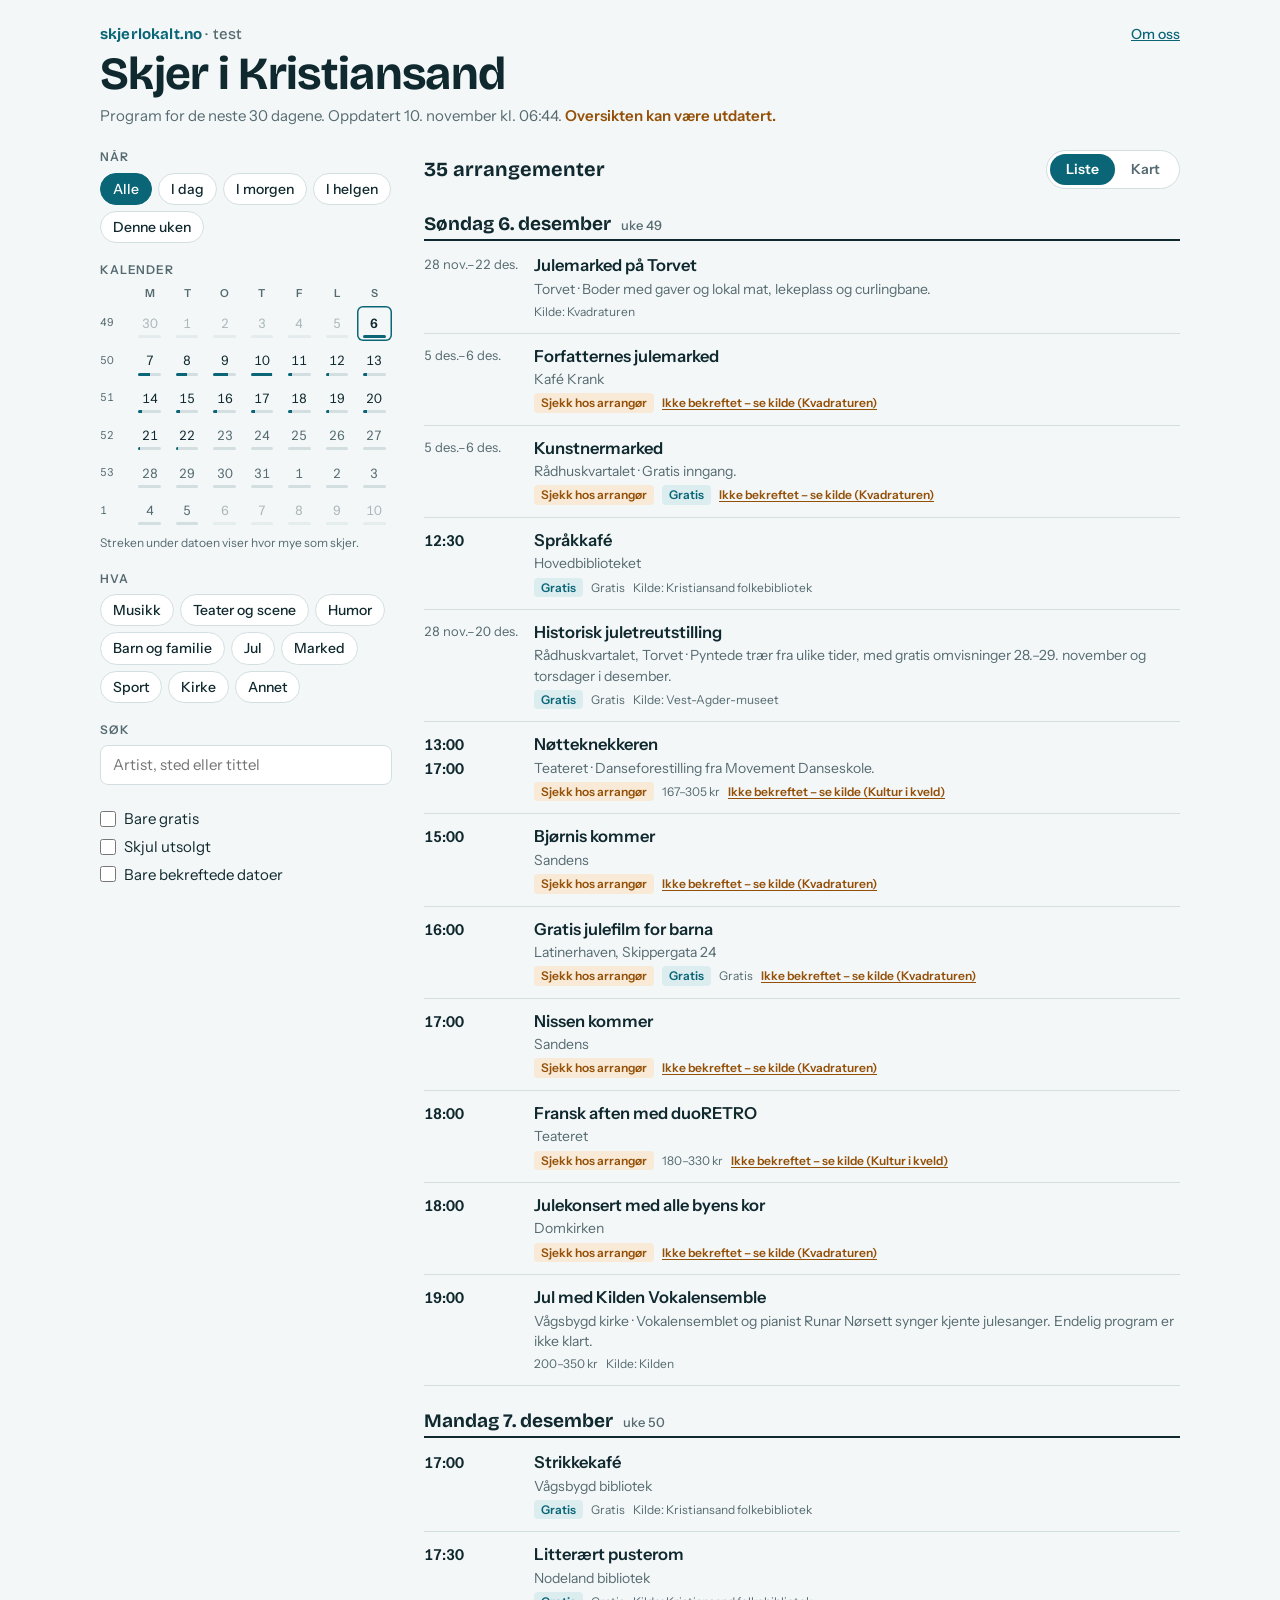
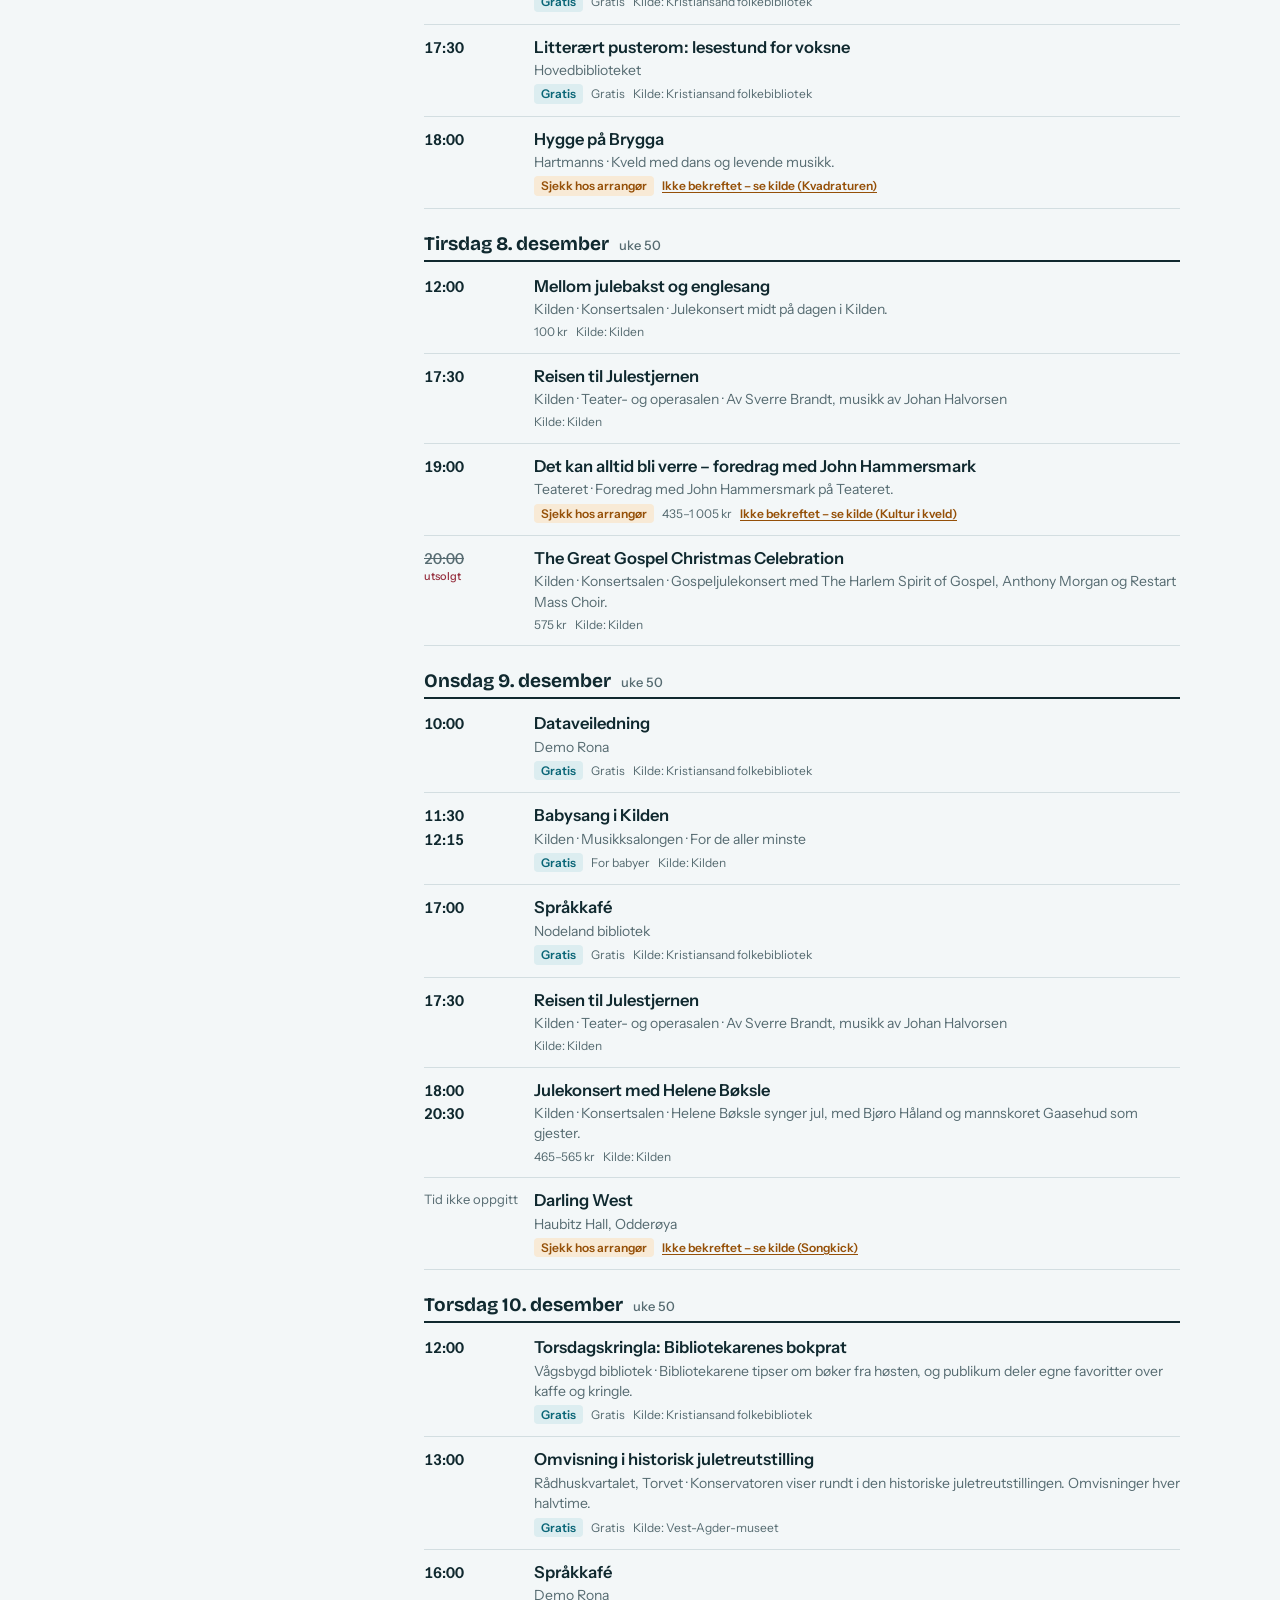
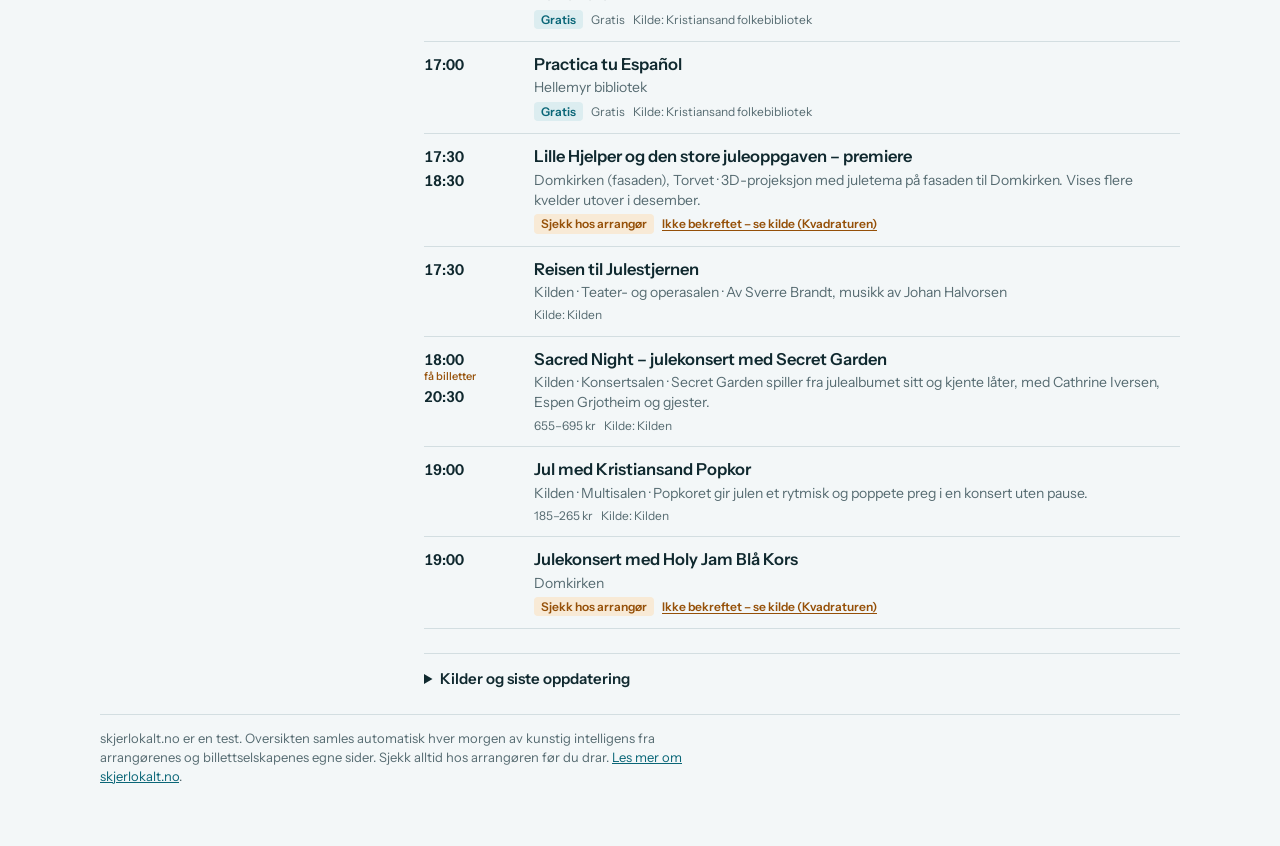
==== kristiansand/index.html @ 2ceead9a "Bedre kart: fargekart, samlede merker, ny popup med veibeskrivelse og stedsfilter Co-Authored-By: Cl" ====
<!doctype html>
<html lang="nb">
<head>
<meta charset="utf-8">
<meta name="viewport" content="width=device-width,initial-scale=1,viewport-fit=cover">
<meta name="robots" content="noindex,nofollow">
<title>Skjer i Kristiansand – skjerlokalt.no</title>
<meta name="description" content="Konserter, scene, sport, marked og aktiviteter for barn og familie i Kristiansand de neste 30 dagene.">
<link rel="preload" href="../assets/fonts/bricolage-grotesque.woff2" as="font" type="font/woff2" crossorigin>
<link rel="stylesheet" href="../assets/leaflet/leaflet.css">
<link rel="stylesheet" href="../assets/leaflet/MarkerCluster.css">
<link rel="stylesheet" href="../assets/style.css">
<link rel="icon" href="../assets/favicon.svg" type="image/svg+xml">
</head>
<body data-by="kristiansand">
<div class="wrap">
  <header>
    <nav class="topnav"><a class="brand" href="../">skjerlokalt.no <span>· test</span></a><a class="about" href="../om/">Om oss</a></nav>
    <h1>Skjer i Kristiansand</h1>
    <p class="stamp" id="stamp">Henter programmet …</p>
  </header>
  <div class="cols">
    <aside aria-label="Filtre">
      <section>
        <h2 class="lbl">Når</h2>
        <div class="chips" id="periods"></div>
        <button type="button" id="more" class="chip" aria-expanded="false" aria-controls="extra">Kalender og filtre</button>
      </section>
      <div id="extra">
        <section>
          <h2 class="lbl">Kalender</h2>
          <div class="cal" id="cal"></div>
          <p class="calnote">Streken under datoen viser hvor mye som skjer.</p>
        </section>
        <section>
          <h2 class="lbl">Hva</h2>
          <div class="chips" id="cats"></div>
        </section>
        <section>
          <label class="lbl" for="q">Søk</label>
          <input id="q" type="search" placeholder="Artist, sted eller tittel" autocomplete="off">
        </section>
        <section>
          <label class="check"><input type="checkbox" id="f-free"> Bare gratis</label>
          <label class="check"><input type="checkbox" id="f-sold"> Skjul utsolgt</label>
          <label class="check"><input type="checkbox" id="f-conf"> Bare bekreftede datoer</label>
        </section>
      </div>
    </aside>
    <main>
      <div class="viewbar">
        <p class="summary" aria-live="polite"><strong id="count"></strong><button id="placechip" class="chip placechip" type="button" hidden aria-label="Fjern stedsfilteret"></button><button id="reset" type="button" hidden>Nullstill filtre</button></p>
        <div class="tabs" role="tablist" aria-label="Visning">
          <button type="button" role="tab" id="v-list" aria-selected="true" aria-controls="list">Liste</button>
          <button type="button" role="tab" id="v-map" aria-selected="false" aria-controls="mapwrap">Kart</button>
        </div>
      </div>
      <div id="list" role="tabpanel" aria-labelledby="v-list" style="display:grid;gap:24px"></div>
      <div id="mapwrap" role="tabpanel" aria-labelledby="v-map" hidden>
        <div id="map" aria-label="Kart over arrangementene"></div>
        <p id="mapnote" class="calnote"></p>
      </div>
      <details id="about" hidden>
        <summary>Kilder og siste oppdatering</summary>
        <p id="report" class="meta" style="margin-top:10px"></p>
        <div class="src"><table><thead><tr><th>Kilde</th><th>Status</th><th>Antall</th><th>Merknad</th></tr></thead><tbody id="srcs"></tbody></table></div>
      </details>
    </main>
  </div>
  <footer>
    <p>skjerlokalt.no er en test. Oversikten samles automatisk hver morgen av kunstig intelligens fra arrangørenes og billettselskapenes egne sider. Sjekk alltid hos arrangøren før du drar. <a href="../om/">Les mer om skjerlokalt.no</a>.</p>
  </footer>
</div>
<script src="../assets/leaflet/leaflet.js"></script>
<script src="../assets/leaflet/leaflet.markercluster.js"></script>
<script src="../assets/app.js"></script>
</body>
</html>
---- assets/leaflet/leaflet.css ----
/* required styles */

.leaflet-pane,
.leaflet-tile,
.leaflet-marker-icon,
.leaflet-marker-shadow,
.leaflet-tile-container,
.leaflet-pane > svg,
.leaflet-pane > canvas,
.leaflet-zoom-box,
.leaflet-image-layer,
.leaflet-layer {
	position: absolute;
	left: 0;
	top: 0;
	}
.leaflet-container {
	overflow: hidden;
	}
.leaflet-tile,
.leaflet-marker-icon,
.leaflet-marker-shadow {
	-webkit-user-select: none;
	   -moz-user-select: none;
	        user-select: none;
	  -webkit-user-drag: none;
	}
/* Prevents IE11 from highlighting tiles in blue */
.leaflet-tile::selection {
	background: transparent;
}
/* Safari renders non-retina tile on retina better with this, but Chrome is worse */
.leaflet-safari .leaflet-tile {
	image-rendering: -webkit-optimize-contrast;
	}
/* hack that prevents hw layers "stretching" when loading new tiles */
.leaflet-safari .leaflet-tile-container {
	width: 1600px;
	height: 1600px;
	-webkit-transform-origin: 0 0;
	}
.leaflet-marker-icon,
.leaflet-marker-shadow {
	display: block;
	}
/* .leaflet-container svg: reset svg max-width decleration shipped in Joomla! (joomla.org) 3.x */
/* .leaflet-container img: map is broken in FF if you have max-width: 100% on tiles */
.leaflet-container .leaflet-overlay-pane svg {
	max-width: none !important;
	max-height: none !important;
	}
.leaflet-container .leaflet-marker-pane img,
.leaflet-container .leaflet-shadow-pane img,
.leaflet-container .leaflet-tile-pane img,
.leaflet-container img.leaflet-image-layer,
.leaflet-container .leaflet-tile {
	max-width: none !important;
	max-height: none !important;
	width: auto;
	padding: 0;
	}

.leaflet-container img.leaflet-tile {
	/* See: https://bugs.chromium.org/p/chromium/issues/detail?id=600120 */
	mix-blend-mode: plus-lighter;
}

.leaflet-container.leaflet-touch-zoom {
	-ms-touch-action: pan-x pan-y;
	touch-action: pan-x pan-y;
	}
.leaflet-container.leaflet-touch-drag {
	-ms-touch-action: pinch-zoom;
	/* Fallback for FF which doesn't support pinch-zoom */
	touch-action: none;
	touch-action: pinch-zoom;
}
.leaflet-container.leaflet-touch-drag.leaflet-touch-zoom {
	-ms-touch-action: none;
	touch-action: none;
}
.leaflet-container {
	-webkit-tap-highlight-color: transparent;
}
.leaflet-container a {
	-webkit-tap-highlight-color: rgba(51, 181, 229, 0.4);
}
.leaflet-tile {
	filter: inherit;
	visibility: hidden;
	}
.leaflet-tile-loaded {
	visibility: inherit;
	}
.leaflet-zoom-box {
	width: 0;
	height: 0;
	-moz-box-sizing: border-box;
	     box-sizing: border-box;
	z-index: 800;
	}
/* workaround for https://bugzilla.mozilla.org/show_bug.cgi?id=888319 */
.leaflet-overlay-pane svg {
	-moz-user-select: none;
	}

.leaflet-pane         { z-index: 400; }

.leaflet-tile-pane    { z-index: 200; }
.leaflet-overlay-pane { z-index: 400; }
.leaflet-shadow-pane  { z-index: 500; }
.leaflet-marker-pane  { z-index: 600; }
.leaflet-tooltip-pane   { z-index: 650; }
.leaflet-popup-pane   { z-index: 700; }

.leaflet-map-pane canvas { z-index: 100; }
.leaflet-map-pane svg    { z-index: 200; }

.leaflet-vml-shape {
	width: 1px;
	height: 1px;
	}
.lvml {
	behavior: url(#default#VML);
	display: inline-block;
	position: absolute;
	}


/* control positioning */

.leaflet-control {
	position: relative;
	z-index: 800;
	pointer-events: visiblePainted; /* IE 9-10 doesn't have auto */
	pointer-events: auto;
	}
.leaflet-top,
.leaflet-bottom {
	position: absolute;
	z-index: 1000;
	pointer-events: none;
	}
.leaflet-top {
	top: 0;
	}
.leaflet-right {
	right: 0;
	}
.leaflet-bottom {
	bottom: 0;
	}
.leaflet-left {
	left: 0;
	}
.leaflet-control {
	float: left;
	clear: both;
	}
.leaflet-right .leaflet-control {
	float: right;
	}
.leaflet-top .leaflet-control {
	margin-top: 10px;
	}
.leaflet-bottom .leaflet-control {
	margin-bottom: 10px;
	}
.leaflet-left .leaflet-control {
	margin-left: 10px;
	}
.leaflet-right .leaflet-control {
	margin-right: 10px;
	}


/* zoom and fade animations */

.leaflet-fade-anim .leaflet-popup {
	opacity: 0;
	-webkit-transition: opacity 0.2s linear;
	   -moz-transition: opacity 0.2s linear;
	        transition: opacity 0.2s linear;
	}
.leaflet-fade-anim .leaflet-map-pane .leaflet-popup {
	opacity: 1;
	}
.leaflet-zoom-animated {
	-webkit-transform-origin: 0 0;
	    -ms-transform-origin: 0 0;
	        transform-origin: 0 0;
	}
svg.leaflet-zoom-animated {
	will-change: transform;
}

.leaflet-zoom-anim .leaflet-zoom-animated {
	-webkit-transition: -webkit-transform 0.25s cubic-bezier(0,0,0.25,1);
	   -moz-transition:    -moz-transform 0.25s cubic-bezier(0,0,0.25,1);
	        transition:         transform 0.25s cubic-bezier(0,0,0.25,1);
	}
.leaflet-zoom-anim .leaflet-tile,
.leaflet-pan-anim .leaflet-tile {
	-webkit-transition: none;
	   -moz-transition: none;
	        transition: none;
	}

.leaflet-zoom-anim .leaflet-zoom-hide {
	visibility: hidden;
	}


/* cursors */

.leaflet-interactive {
	cursor: pointer;
	}
.leaflet-grab {
	cursor: -webkit-grab;
	cursor:    -moz-grab;
	cursor:         grab;
	}
.leaflet-crosshair,
.leaflet-crosshair .leaflet-interactive {
	cursor: crosshair;
	}
.leaflet-popup-pane,
.leaflet-control {
	cursor: auto;
	}
.leaflet-dragging .leaflet-grab,
.leaflet-dragging .leaflet-grab .leaflet-interactive,
.leaflet-dragging .leaflet-marker-draggable {
	cursor: move;
	cursor: -webkit-grabbing;
	cursor:    -moz-grabbing;
	cursor:         grabbing;
	}

/* marker & overlays interactivity */
.leaflet-marker-icon,
.leaflet-marker-shadow,
.leaflet-image-layer,
.leaflet-pane > svg path,
.leaflet-tile-container {
	pointer-events: none;
	}

.leaflet-marker-icon.leaflet-interactive,
.leaflet-image-layer.leaflet-interactive,
.leaflet-pane > svg path.leaflet-interactive,
svg.leaflet-image-layer.leaflet-interactive path {
	pointer-events: visiblePainted; /* IE 9-10 doesn't have auto */
	pointer-events: auto;
	}

/* visual tweaks */

.leaflet-container {
	background: #ddd;
	outline-offset: 1px;
	}
.leaflet-container a {
	color: #0078A8;
	}
.leaflet-zoom-box {
	border: 2px dotted #38f;
	background: rgba(255,255,255,0.5);
	}


/* general typography */
.leaflet-container {
	font-family: "Helvetica Neue", Arial, Helvetica, sans-serif;
	font-size: 12px;
	font-size: 0.75rem;
	line-height: 1.5;
	}


/* general toolbar styles */

.leaflet-bar {
	box-shadow: 0 1px 5px rgba(0,0,0,0.65);
	border-radius: 4px;
	}
.leaflet-bar a {
	background-color: #fff;
	border-bottom: 1px solid #ccc;
	width: 26px;
	height: 26px;
	line-height: 26px;
	display: block;
	text-align: center;
	text-decoration: none;
	color: black;
	}
.leaflet-bar a,
.leaflet-control-layers-toggle {
	background-position: 50% 50%;
	background-repeat: no-repeat;
	display: block;
	}
.leaflet-bar a:hover,
.leaflet-bar a:focus {
	background-color: #f4f4f4;
	}
.leaflet-bar a:first-child {
	border-top-left-radius: 4px;
	border-top-right-radius: 4px;
	}
.leaflet-bar a:last-child {
	border-bottom-left-radius: 4px;
	border-bottom-right-radius: 4px;
	border-bottom: none;
	}
.leaflet-bar a.leaflet-disabled {
	cursor: default;
	background-color: #f4f4f4;
	color: #bbb;
	}

.leaflet-touch .leaflet-bar a {
	width: 30px;
	height: 30px;
	line-height: 30px;
	}
.leaflet-touch .leaflet-bar a:first-child {
	border-top-left-radius: 2px;
	border-top-right-radius: 2px;
	}
.leaflet-touch .leaflet-bar a:last-child {
	border-bottom-left-radius: 2px;
	border-bottom-right-radius: 2px;
	}

/* zoom control */

.leaflet-control-zoom-in,
.leaflet-control-zoom-out {
	font: bold 18px 'Lucida Console', Monaco, monospace;
	text-indent: 1px;
	}

.leaflet-touch .leaflet-control-zoom-in, .leaflet-touch .leaflet-control-zoom-out  {
	font-size: 22px;
	}


/* layers control */

.leaflet-control-layers {
	box-shadow: 0 1px 5px rgba(0,0,0,0.4);
	background: #fff;
	border-radius: 5px;
	}
.leaflet-control-layers-toggle {
	background-image: url(images/layers.png);
	width: 36px;
	height: 36px;
	}
.leaflet-retina .leaflet-control-layers-toggle {
	background-image: url(images/layers-2x.png);
	background-size: 26px 26px;
	}
.leaflet-touch .leaflet-control-layers-toggle {
	width: 44px;
	height: 44px;
	}
.leaflet-control-layers .leaflet-control-layers-list,
.leaflet-control-layers-expanded .leaflet-control-layers-toggle {
	display: none;
	}
.leaflet-control-layers-expanded .leaflet-control-layers-list {
	display: block;
	position: relative;
	}
.leaflet-control-layers-expanded {
	padding: 6px 10px 6px 6px;
	color: #333;
	background: #fff;
	}
.leaflet-control-layers-scrollbar {
	overflow-y: scroll;
	overflow-x: hidden;
	padding-right: 5px;
	}
.leaflet-control-layers-selector {
	margin-top: 2px;
	position: relative;
	top: 1px;
	}
.leaflet-control-layers label {
	display: block;
	font-size: 13px;
	font-size: 1.08333em;
	}
.leaflet-control-layers-separator {
	height: 0;
	border-top: 1px solid #ddd;
	margin: 5px -10px 5px -6px;
	}

/* Default icon URLs */
.leaflet-default-icon-path { /* used only in path-guessing heuristic, see L.Icon.Default */
	background-image: url(images/marker-icon.png);
	}


/* attribution and scale controls */

.leaflet-container .leaflet-control-attribution {
	background: #fff;
	background: rgba(255, 255, 255, 0.8);
	margin: 0;
	}
.leaflet-control-attribution,
.leaflet-control-scale-line {
	padding: 0 5px;
	color: #333;
	line-height: 1.4;
	}
.leaflet-control-attribution a {
	text-decoration: none;
	}
.leaflet-control-attribution a:hover,
.leaflet-control-attribution a:focus {
	text-decoration: underline;
	}
.leaflet-attribution-flag {
	display: inline !important;
	vertical-align: baseline !important;
	width: 1em;
	height: 0.6669em;
	}
.leaflet-left .leaflet-control-scale {
	margin-left: 5px;
	}
.leaflet-bottom .leaflet-control-scale {
	margin-bottom: 5px;
	}
.leaflet-control-scale-line {
	border: 2px solid #777;
	border-top: none;
	line-height: 1.1;
	padding: 2px 5px 1px;
	white-space: nowrap;
	-moz-box-sizing: border-box;
	     box-sizing: border-box;
	background: rgba(255, 255, 255, 0.8);
	text-shadow: 1px 1px #fff;
	}
.leaflet-control-scale-line:not(:first-child) {
	border-top: 2px solid #777;
	border-bottom: none;
	margin-top: -2px;
	}
.leaflet-control-scale-line:not(:first-child):not(:last-child) {
	border-bottom: 2px solid #777;
	}

.leaflet-touch .leaflet-control-attribution,
.leaflet-touch .leaflet-control-layers,
.leaflet-touch .leaflet-bar {
	box-shadow: none;
	}
.leaflet-touch .leaflet-control-layers,
.leaflet-touch .leaflet-bar {
	border: 2px solid rgba(0,0,0,0.2);
	background-clip: padding-box;
	}


/* popup */

.leaflet-popup {
	position: absolute;
	text-align: center;
	margin-bottom: 20px;
	}
.leaflet-popup-content-wrapper {
	padding: 1px;
	text-align: left;
	border-radius: 12px;
	}
.leaflet-popup-content {
	margin: 13px 24px 13px 20px;
	line-height: 1.3;
	font-size: 13px;
	font-size: 1.08333em;
	min-height: 1px;
	}
.leaflet-popup-content p {
	margin: 17px 0;
	margin: 1.3em 0;
	}
.leaflet-popup-tip-container {
	width: 40px;
	height: 20px;
	position: absolute;
	left: 50%;
	margin-top: -1px;
	margin-left: -20px;
	overflow: hidden;
	pointer-events: none;
	}
.leaflet-popup-tip {
	width: 17px;
	height: 17px;
	padding: 1px;

	margin: -10px auto 0;
	pointer-events: auto;

	-webkit-transform: rotate(45deg);
	   -moz-transform: rotate(45deg);
	    -ms-transform: rotate(45deg);
	        transform: rotate(45deg);
	}
.leaflet-popup-content-wrapper,
.leaflet-popup-tip {
	background: white;
	color: #333;
	box-shadow: 0 3px 14px rgba(0,0,0,0.4);
	}
.leaflet-container a.leaflet-popup-close-button {
	position: absolute;
	top: 0;
	right: 0;
	border: none;
	text-align: center;
	width: 24px;
	height: 24px;
	font: 16px/24px Tahoma, Verdana, sans-serif;
	color: #757575;
	text-decoration: none;
	background: transparent;
	}
.leaflet-container a.leaflet-popup-close-button:hover,
.leaflet-container a.leaflet-popup-close-button:focus {
	color: #585858;
	}
.leaflet-popup-scrolled {
	overflow: auto;
	}

.leaflet-oldie .leaflet-popup-content-wrapper {
	-ms-zoom: 1;
	}
.leaflet-oldie .leaflet-popup-tip {
	width: 24px;
	margin: 0 auto;

	-ms-filter: "progid:DXImageTransform.Microsoft.Matrix(M11=0.70710678, M12=0.70710678, M21=-0.70710678, M22=0.70710678)";
	filter: progid:DXImageTransform.Microsoft.Matrix(M11=0.70710678, M12=0.70710678, M21=-0.70710678, M22=0.70710678);
	}

.leaflet-oldie .leaflet-control-zoom,
.leaflet-oldie .leaflet-control-layers,
.leaflet-oldie .leaflet-popup-content-wrapper,
.leaflet-oldie .leaflet-popup-tip {
	border: 1px solid #999;
	}


/* div icon */

.leaflet-div-icon {
	background: #fff;
	border: 1px solid #666;
	}


/* Tooltip */
/* Base styles for the element that has a tooltip */
.leaflet-tooltip {
	position: absolute;
	padding: 6px;
	background-color: #fff;
	border: 1px solid #fff;
	border-radius: 3px;
	color: #222;
	white-space: nowrap;
	-webkit-user-select: none;
	-moz-user-select: none;
	-ms-user-select: none;
	user-select: none;
	pointer-events: none;
	box-shadow: 0 1px 3px rgba(0,0,0,0.4);
	}
.leaflet-tooltip.leaflet-interactive {
	cursor: pointer;
	pointer-events: auto;
	}
.leaflet-tooltip-top:before,
.leaflet-tooltip-bottom:before,
.leaflet-tooltip-left:before,
.leaflet-tooltip-right:before {
	position: absolute;
	pointer-events: none;
	border: 6px solid transparent;
	background: transparent;
	content: "";
	}

/* Directions */

.leaflet-tooltip-bottom {
	margin-top: 6px;
}
.leaflet-tooltip-top {
	margin-top: -6px;
}
.leaflet-tooltip-bottom:before,
.leaflet-tooltip-top:before {
	left: 50%;
	margin-left: -6px;
	}
.leaflet-tooltip-top:before {
	bottom: 0;
	margin-bottom: -12px;
	border-top-color: #fff;
	}
.leaflet-tooltip-bottom:before {
	top: 0;
	margin-top: -12px;
	margin-left: -6px;
	border-bottom-color: #fff;
	}
.leaflet-tooltip-left {
	margin-left: -6px;
}
.leaflet-tooltip-right {
	margin-left: 6px;
}
.leaflet-tooltip-left:before,
.leaflet-tooltip-right:before {
	top: 50%;
	margin-top: -6px;
	}
.leaflet-tooltip-left:before {
	right: 0;
	margin-right: -12px;
	border-left-color: #fff;
	}
.leaflet-tooltip-right:before {
	left: 0;
	margin-left: -12px;
	border-right-color: #fff;
	}

/* Printing */

@media print {
	/* Prevent printers from removing background-images of controls. */
	.leaflet-control {
		-webkit-print-color-adjust: exact;
		print-color-adjust: exact;
		}
	}
---- assets/leaflet/MarkerCluster.css ----
.leaflet-cluster-anim .leaflet-marker-icon, .leaflet-cluster-anim .leaflet-marker-shadow {
	-webkit-transition: -webkit-transform 0.3s ease-out, opacity 0.3s ease-in;
	-moz-transition: -moz-transform 0.3s ease-out, opacity 0.3s ease-in;
	-o-transition: -o-transform 0.3s ease-out, opacity 0.3s ease-in;
	transition: transform 0.3s ease-out, opacity 0.3s ease-in;
}

.leaflet-cluster-spider-leg {
	/* stroke-dashoffset (duration and function) should match with leaflet-marker-icon transform in order to track it exactly */
	-webkit-transition: -webkit-stroke-dashoffset 0.3s ease-out, -webkit-stroke-opacity 0.3s ease-in;
	-moz-transition: -moz-stroke-dashoffset 0.3s ease-out, -moz-stroke-opacity 0.3s ease-in;
	-o-transition: -o-stroke-dashoffset 0.3s ease-out, -o-stroke-opacity 0.3s ease-in;
	transition: stroke-dashoffset 0.3s ease-out, stroke-opacity 0.3s ease-in;
}
---- assets/style.css ----
/* skjerlokalt.no – felles stil for alle byer.
   Layout: en månedskalender med ukenummer står fast til venstre og styrer programlisten til høyre.
   Skrifter ligger på egen server (ingen kall til Google), lisens: SIL OFL 1.1, se fonts/. */
@font-face{font-family:"Bricolage Grotesque";font-style:normal;font-display:swap;font-weight:200 800;
  src:url(fonts/bricolage-grotesque.woff2) format("woff2-variations"),url(fonts/bricolage-grotesque.woff2) format("woff2")}
@font-face{font-family:"Instrument Sans";font-style:normal;font-display:swap;font-weight:400;src:url(fonts/instrument-sans-400.woff2) format("woff2")}
@font-face{font-family:"Instrument Sans";font-style:normal;font-display:swap;font-weight:500;src:url(fonts/instrument-sans-500.woff2) format("woff2")}
@font-face{font-family:"Instrument Sans";font-style:normal;font-display:swap;font-weight:600;src:url(fonts/instrument-sans-600.woff2) format("woff2")}

:root{
  --bg:#f3f7f8;--panel:#ffffff;--ink:#10292f;--muted:#566b71;--line:#d3dee1;
  --sea:#0a6677;--sea-soft:#dcedf0;--on-sea:#ffffff;
  --warn:#955008;--warn-soft:#f8ead6;--sold:#96303f;
  --display:"Bricolage Grotesque","Trebuchet MS",system-ui,sans-serif;
  --body:"Instrument Sans","Segoe UI",system-ui,sans-serif;
  color-scheme:light;
}
@media (prefers-color-scheme:dark){:root{
  --bg:#0d1a1e;--panel:#14252a;--ink:#e5eff1;--muted:#9db2b8;--line:#2a3f45;
  --sea:#62c6d6;--sea-soft:#17363e;--on-sea:#06242b;
  --warn:#efb56b;--warn-soft:#3a2a14;--sold:#f0919e;color-scheme:dark}}
*{box-sizing:border-box}
[hidden]{display:none!important}
img{max-width:100%}
body{margin:0;background:var(--bg);color:var(--ink);font:400 15px/1.45 var(--body);
  padding-left:max(16px,env(safe-area-inset-left,0px));padding-right:max(16px,env(safe-area-inset-right,0px));
  padding-block:calc(24px + env(safe-area-inset-top,0px)) calc(56px + env(safe-area-inset-bottom,0px))}
a{color:var(--sea)}
.wrap{max-width:1080px;margin-inline:auto;display:grid;gap:24px}
.brand{font:700 15px/1 var(--display);letter-spacing:.01em;color:var(--sea);text-decoration:none;justify-self:start}
.brand span{color:var(--muted);font-weight:500}
header{display:grid;gap:6px}
h1{font:700 clamp(30px,5vw,46px)/1.05 var(--display);margin:0;letter-spacing:-.015em;text-wrap:balance}
.stamp{color:var(--muted);margin:0}
.stale{color:var(--warn);font-weight:600}
.cols{display:grid;grid-template-columns:292px minmax(0,1fr);gap:32px;align-items:start}
aside{display:grid;gap:20px;position:sticky;top:calc(env(safe-area-inset-top,0px) + 12px);max-height:calc(100vh - 24px);overflow:auto}
.lbl{display:block;font:600 12px/1.2 var(--body);letter-spacing:.07em;text-transform:uppercase;color:var(--muted);margin:0 0 8px}
.chips{display:flex;flex-wrap:wrap;gap:6px}
button{font:inherit;color:inherit;cursor:pointer}
.chip{background:var(--panel);border:1px solid var(--line);border-radius:999px;padding:5px 12px;font-weight:500;font-size:14px}
.chip[aria-pressed="true"]{background:var(--sea);border-color:var(--sea);color:var(--on-sea)}
:focus-visible{outline:2px solid var(--sea);outline-offset:2px}
#q{width:100%;font:inherit;color:inherit;background:var(--panel);border:1px solid var(--line);border-radius:8px;padding:8px 12px}
#extra{display:grid;gap:20px}
#more{display:none;margin-top:6px;background:none;border-color:var(--sea);color:var(--sea)}
.check{display:flex;gap:8px;align-items:center;padding-block:3px}
.check input{accent-color:var(--sea);width:16px;height:16px;margin:0}
/* Kalender */
.cal{display:grid;grid-template-columns:30px repeat(7,minmax(0,1fr));gap:2px;font-variant-numeric:tabular-nums}
.cal .hd{font-size:11px;color:var(--muted);text-align:center;font-weight:600;padding-bottom:2px}
.cal .wk{font-size:11px;color:var(--muted);align-self:center}
.day{position:relative;aspect-ratio:1;max-width:100%;border:0;border-radius:6px;background:transparent;padding:0;font-size:13px;display:grid;place-items:center}
.day[data-n="0"]{color:var(--muted)}
.day:disabled{cursor:default;opacity:.45}
.day:not(:disabled):hover{background:var(--sea-soft)}
.day .bar{position:absolute;left:18%;right:18%;bottom:3px;height:3px;border-radius:2px;background:var(--line);overflow:hidden}
.day .bar i{display:block;height:100%;background:var(--sea)}
.day.today{box-shadow:inset 0 0 0 1.5px var(--sea);font-weight:700}
.day[aria-pressed="true"]{background:var(--sea);color:var(--on-sea)}
.day[aria-pressed="true"] .bar{background:transparent}
.day[aria-pressed="true"] .bar i{background:var(--on-sea)}
.calnote{font-size:12px;color:var(--muted);margin:6px 0 0}
/* Program */
main{min-width:0;display:grid;gap:24px}
.summary{display:flex;flex-wrap:wrap;gap:8px 16px;justify-content:space-between;align-items:baseline;margin:0}
.summary strong{font:700 20px/1.2 var(--display)}
#reset{background:none;border:0;padding:0;color:var(--sea);font-weight:600;text-decoration:underline}
.dayhead{display:flex;gap:10px;align-items:baseline;border-bottom:2px solid var(--ink);padding-bottom:4px;margin:0 0 2px;font:700 19px/1.2 var(--display)}
.dayhead small{font:500 13px var(--body);color:var(--muted)}
.row{display:grid;grid-template-columns:96px minmax(0,1fr);gap:4px 14px;padding-block:12px;border-bottom:1px solid var(--line)}
.times{display:flex;flex-direction:column;align-items:flex-start;gap:2px;font-variant-numeric:tabular-nums;font-weight:600}
.times .na{font-weight:400;color:var(--muted);font-size:13px}
.t.utsolgt b{text-decoration:line-through;color:var(--muted);font-weight:500}
.t small{display:block;font-size:11px;font-weight:500;line-height:1.2}
.t.utsolgt small{color:var(--sold)} .t.få small{color:var(--warn)} .t.ved_døra small,.t.gratis small{color:var(--muted)}
.info{min-width:0;display:grid;gap:2px}
.info h3{margin:0;font:600 16.5px/1.3 var(--body)}
.info h3 a{color:inherit;text-decoration:none}
.info h3 a:hover{text-decoration:underline;color:var(--sea)}
.meta{color:var(--muted);font-size:14px;margin:0}
.tags{display:flex;flex-wrap:wrap;gap:4px 8px;font-size:12px;color:var(--muted);align-items:center;margin-top:2px}
.pill{font-weight:600;padding:1px 7px;border-radius:4px}
.pill.check-it{background:var(--warn-soft);color:var(--warn)}
.pill.free{background:var(--sea-soft);color:var(--sea)}
.pill.off{background:var(--sold);color:var(--bg)}
.srclink{color:var(--warn);font-weight:600;text-decoration:underline;text-underline-offset:2px}
.notice{background:var(--panel);border:1px solid var(--line);border-radius:10px;padding:20px;margin:0}
details{border-top:1px solid var(--line);padding-top:14px}
summary{cursor:pointer;font-weight:600}
.src{overflow-x:auto;margin-top:12px}
table{border-collapse:collapse;width:100%;font-size:14px;min-width:520px}
th,td{text-align:left;padding:7px 10px 7px 0;border-bottom:1px solid var(--line);vertical-align:top}
th{font-size:12px;color:var(--muted);font-weight:600}
td.n{font-variant-numeric:tabular-nums}
.st-ok{color:var(--sea);font-weight:600}.st-delvis{color:var(--warn);font-weight:600}.st-feilet{color:var(--sold);font-weight:600}
footer{color:var(--muted);font-size:13px;border-top:1px solid var(--line);padding-top:14px}
footer p{margin:0 0 4px;max-width:65ch}
/* Liste / Kart */
.viewbar{display:flex;flex-wrap:wrap;gap:10px 16px;justify-content:space-between;align-items:center}
.viewbar .summary{flex:1 1 auto}
.tabs{display:inline-flex;background:var(--panel);border:1px solid var(--line);border-radius:999px;padding:3px}
.tabs button{border:0;background:none;padding:5px 16px;border-radius:999px;font-weight:600;font-size:14px;color:var(--muted)}
.tabs button[aria-selected="true"]{background:var(--sea);color:var(--on-sea)}
#map{height:min(70vh,620px);min-height:360px;border-radius:10px;border:1px solid var(--line);background:var(--panel)}
@media (prefers-color-scheme:dark){#map .leaflet-tile-pane{filter:brightness(.72) contrast(1.05) saturate(.85)}}
.pin{display:grid;place-items:center}
.mapbtn{background:var(--panel);color:var(--ink);border:1px solid var(--line);border-radius:6px;padding:6px 10px;font-weight:600;font-size:13px;box-shadow:0 1px 4px rgba(0,0,0,.2)}
.pin span{display:grid;place-items:center;width:28px;height:28px;border-radius:50%;background:var(--sea);color:var(--on-sea);
  font:700 13px/1 var(--body);border:2px solid var(--panel);box-shadow:0 1px 4px rgba(0,0,0,.35)}
.leaflet-popup-content-wrapper,.leaflet-popup-tip{background:var(--panel);color:var(--ink)}
.leaflet-container{font:inherit}
.leaflet-container a{color:var(--sea)}
.pin.cluster span{width:38px;height:38px;font-size:14px;background:var(--ink);color:var(--bg);box-shadow:0 0 0 5px color-mix(in srgb,var(--sea) 35%,transparent),0 1px 4px rgba(0,0,0,.35)}
.leaflet-popup-content{margin:14px 16px}
.pop{display:grid;gap:8px}
.pop .pname{font:700 17px/1.2 var(--display)}
.pop p{margin:0}
.pcount{font-size:12px;color:var(--muted)}
.pnext{background:var(--sea-soft);border-radius:8px;padding:8px 10px;font-size:13.5px;font-weight:600}
.pnext a{color:var(--ink)}
.plbl{display:block;font-size:11px;font-weight:600;letter-spacing:.06em;text-transform:uppercase;color:var(--sea)}
.pop ul{list-style:none;margin:0;padding:0;display:grid;gap:6px;font-size:13px}
.pop .pd{display:block;color:var(--muted);font-size:12px;font-weight:500;font-variant-numeric:tabular-nums}
.pmore{font-size:12px;color:var(--muted)}
.pbtns{display:flex;gap:8px;flex-wrap:wrap;margin-top:2px}
.pbtn{font:600 13px/1 var(--body);border-radius:999px;padding:8px 12px;border:1px solid var(--sea);background:var(--sea);color:var(--on-sea)!important;text-decoration:none;cursor:pointer}
.pbtn.ghost{background:none;color:var(--sea)!important}
.placechip{background:var(--sea-soft);border-color:var(--sea);color:var(--sea);font-weight:600}
/* Om-siden */
.prose{display:grid;gap:28px;max-width:65ch}
.prose h2{font:700 22px/1.2 var(--display);margin:0 0 8px}
.prose p{margin:0 0 10px}
.prose ul{margin:0 0 10px;padding-left:20px;display:grid;gap:8px}
.topnav{display:flex;justify-content:space-between;align-items:baseline;gap:12px;flex-wrap:wrap}
.topnav a.about{font-size:14px;font-weight:500}
/* Forside */
.cities{display:grid;grid-template-columns:repeat(auto-fill,minmax(220px,1fr));gap:12px}
.city{display:grid;gap:4px;background:var(--panel);border:1px solid var(--line);border-radius:10px;padding:16px 18px;text-decoration:none;color:inherit}
.city:hover{border-color:var(--sea)}
.city strong{font:700 22px/1.15 var(--display)}
.city span{color:var(--muted);font-size:14px}
.city.soon{opacity:.6;pointer-events:none}
.lede{font-size:17px;max-width:55ch;margin:0;color:var(--muted)}
@media (max-width:800px){
  .cols{grid-template-columns:minmax(0,1fr);gap:20px}
  aside{position:static;max-height:none;overflow:visible}
  .cal{max-width:340px}
  #more{display:inline-block}
  #extra{display:none}
  #extra.open{display:grid}
  .row{grid-template-columns:76px minmax(0,1fr)}
}
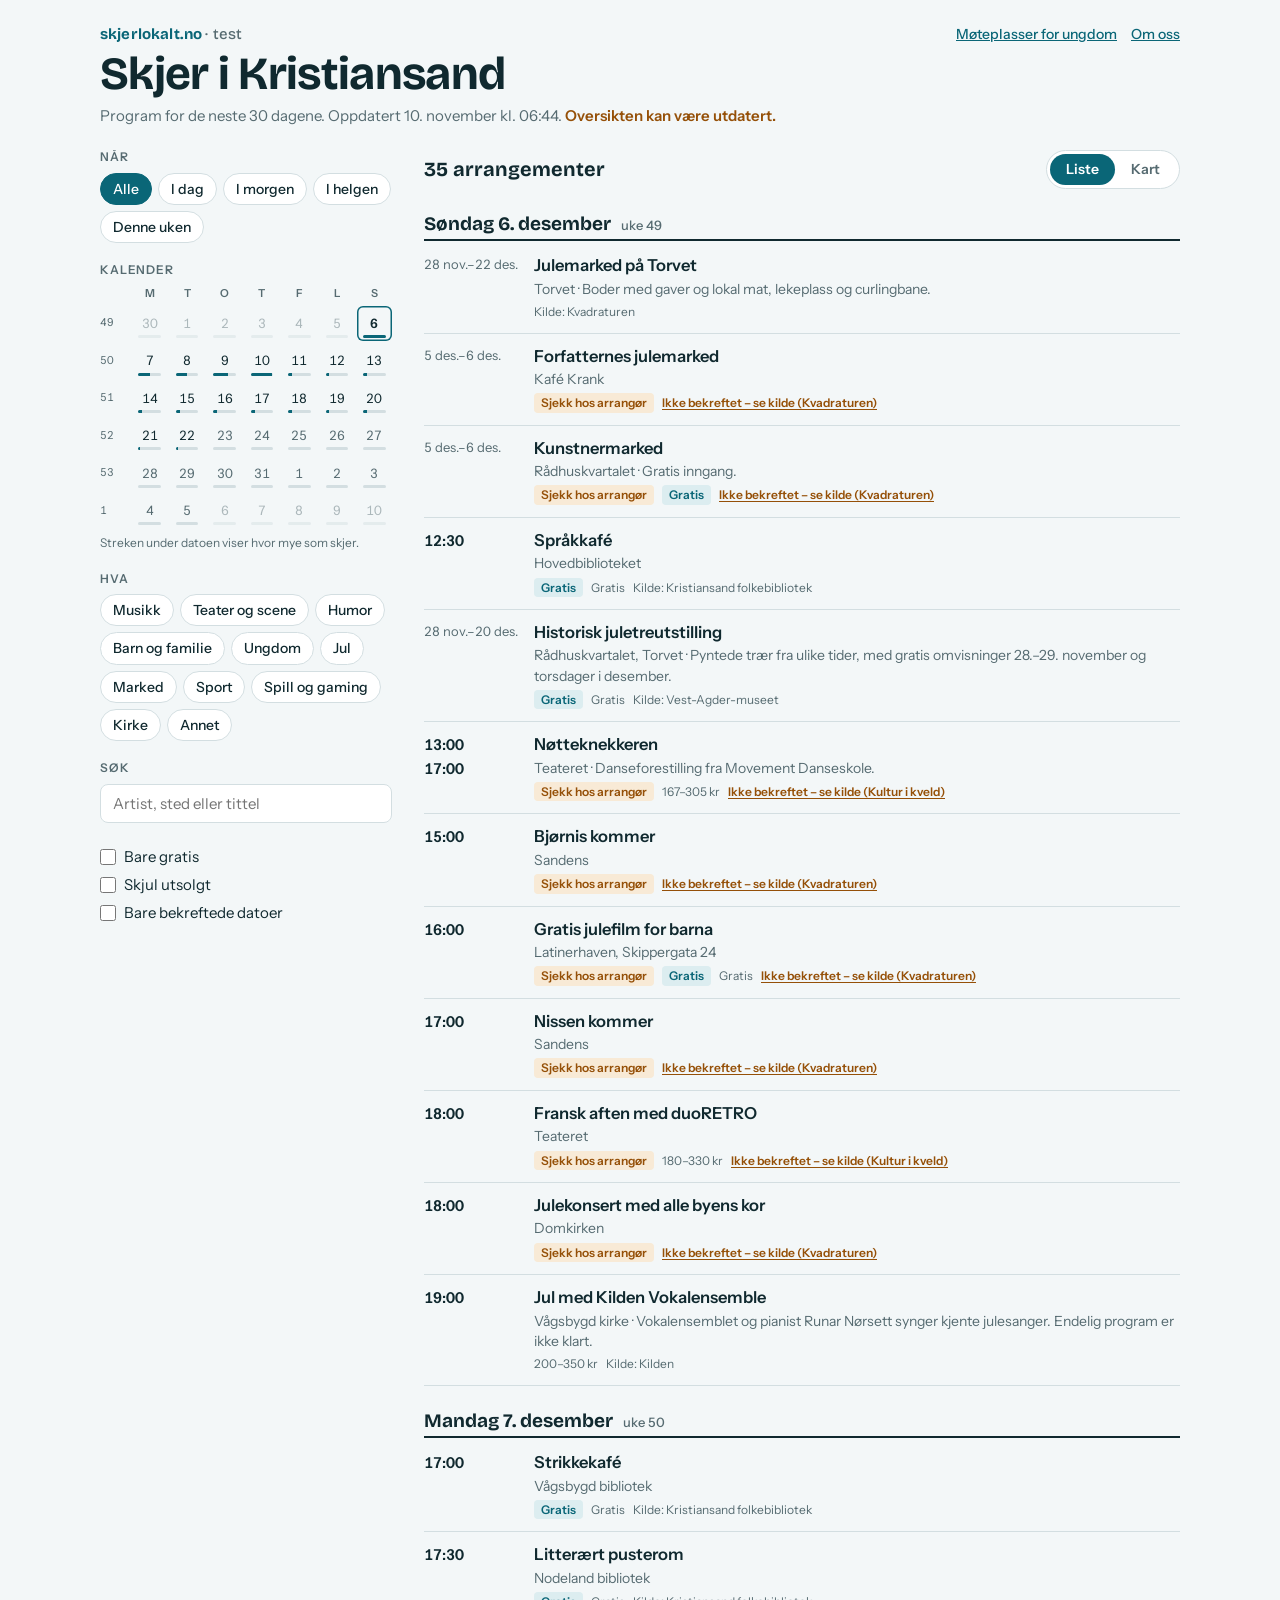
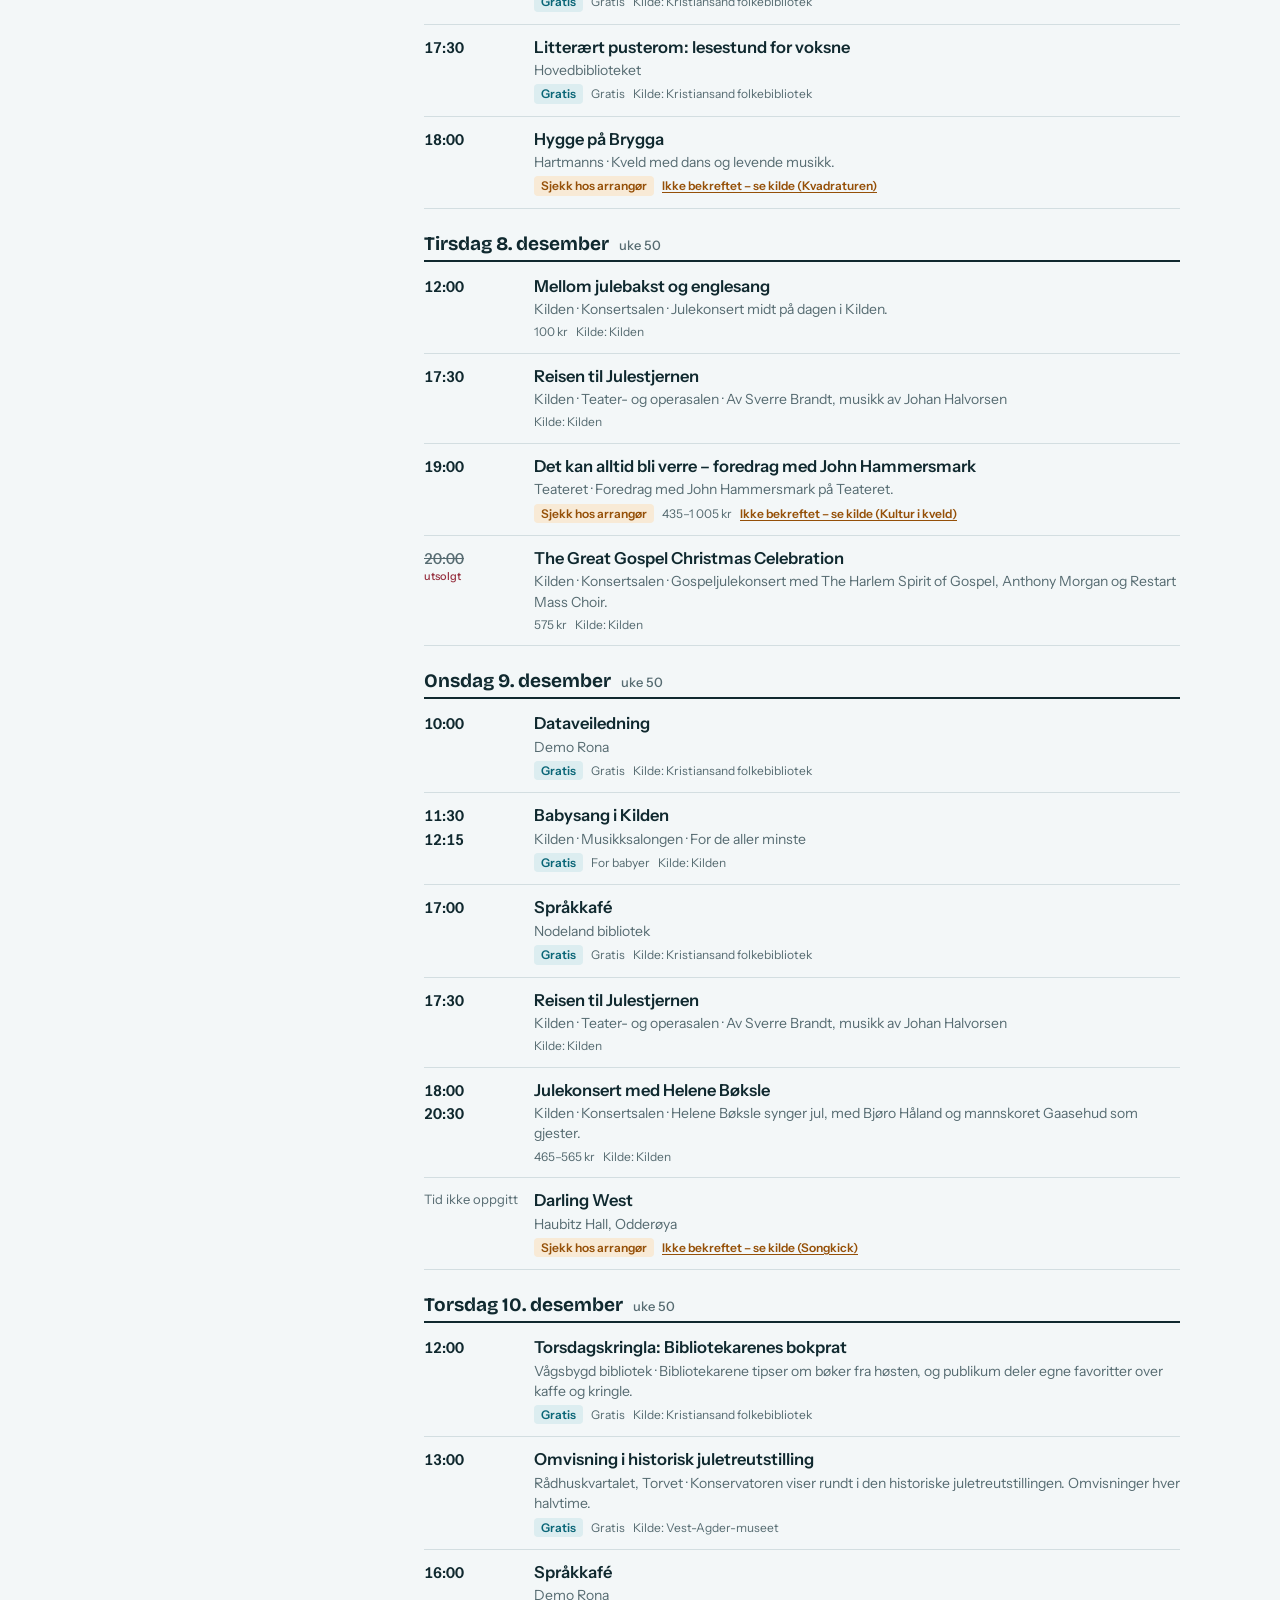
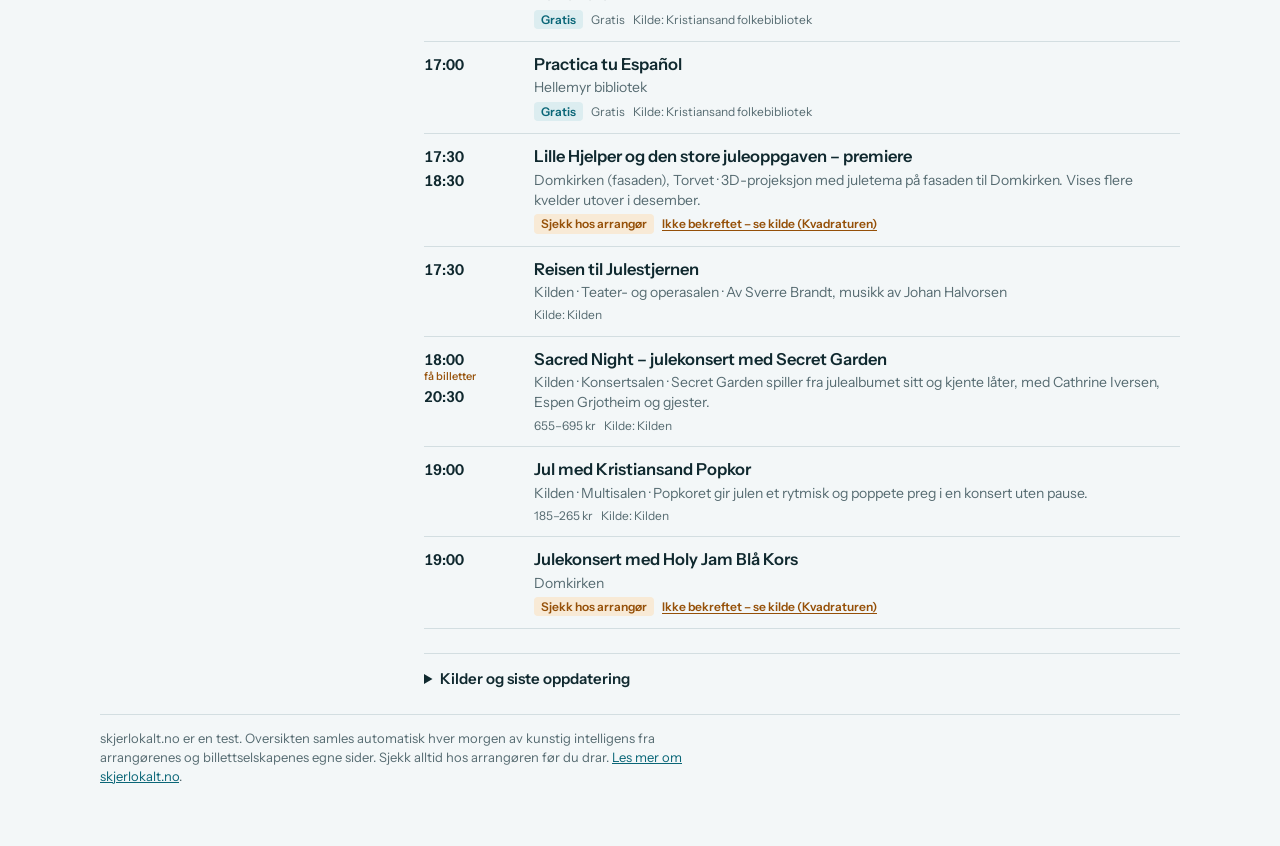
==== commit 6321b604: "Legg til kategoriene Ungdom og Spill og gaming, og siden Møteplasser for ungdom Co-Authored-By: Clau" ====
--- a/kristiansand/index.html
+++ b/kristiansand/index.html
@@ -15,7 +15,7 @@
 <body data-by="kristiansand">
 <div class="wrap">
   <header>
-    <nav class="topnav"><a class="brand" href="../">skjerlokalt.no <span>· test</span></a><a class="about" href="../om/">Om oss</a></nav>
+    <nav class="topnav"><a class="brand" href="../">skjerlokalt.no <span>· test</span></a><span class="links"><a class="about" href="ungdom/">Møteplasser for ungdom</a><a class="about" href="../om/">Om oss</a></span></nav>
     <h1>Skjer i Kristiansand</h1>
     <p class="stamp" id="stamp">Henter programmet …</p>
   </header>
--- a/assets/style.css
+++ b/assets/style.css
@@ -127,6 +127,22 @@
 .pbtn{font:600 13px/1 var(--body);border-radius:999px;padding:8px 12px;border:1px solid var(--sea);background:var(--sea);color:var(--on-sea)!important;text-decoration:none;cursor:pointer}
 .pbtn.ghost{background:none;color:var(--sea)!important}
 .placechip{background:var(--sea-soft);border-color:var(--sea);color:var(--sea);font-weight:600}
+/* Møteplasser for ungdom */
+.places{display:grid;gap:16px;max-width:760px}
+.place{background:var(--panel);border:1px solid var(--line);border-radius:12px;padding:18px 20px;display:grid;gap:10px}
+.place p{margin:0;max-width:65ch}
+.place-head{display:flex;flex-wrap:wrap;gap:6px 12px;align-items:baseline;justify-content:space-between}
+.place h2{font:700 21px/1.2 var(--display);margin:0}
+.tag{font-size:12px;font-weight:600;color:var(--sea);background:var(--sea-soft);border-radius:999px;padding:2px 10px;white-space:nowrap}
+.ages{display:flex;flex-wrap:wrap;gap:8px;margin:0}
+.ages div{border:1px solid var(--line);border-radius:8px;padding:6px 10px}
+.ages dt{font-weight:600;font-size:14px}.ages dd{margin:0;color:var(--muted);font-size:13px}
+.sub{font-weight:600}
+.areas{list-style:none;margin:0;padding:0;display:flex;flex-wrap:wrap;gap:6px}
+.areas li{font-size:13.5px;border-radius:999px;background:var(--bg);border:1px solid var(--line);padding:3px 10px}
+.place .note{font-size:13px;color:var(--muted)}
+.go{font-weight:600}
+.topnav .links{display:flex;gap:14px;flex-wrap:wrap}
 /* Om-siden */
 .prose{display:grid;gap:28px;max-width:65ch}
 .prose h2{font:700 22px/1.2 var(--display);margin:0 0 8px}
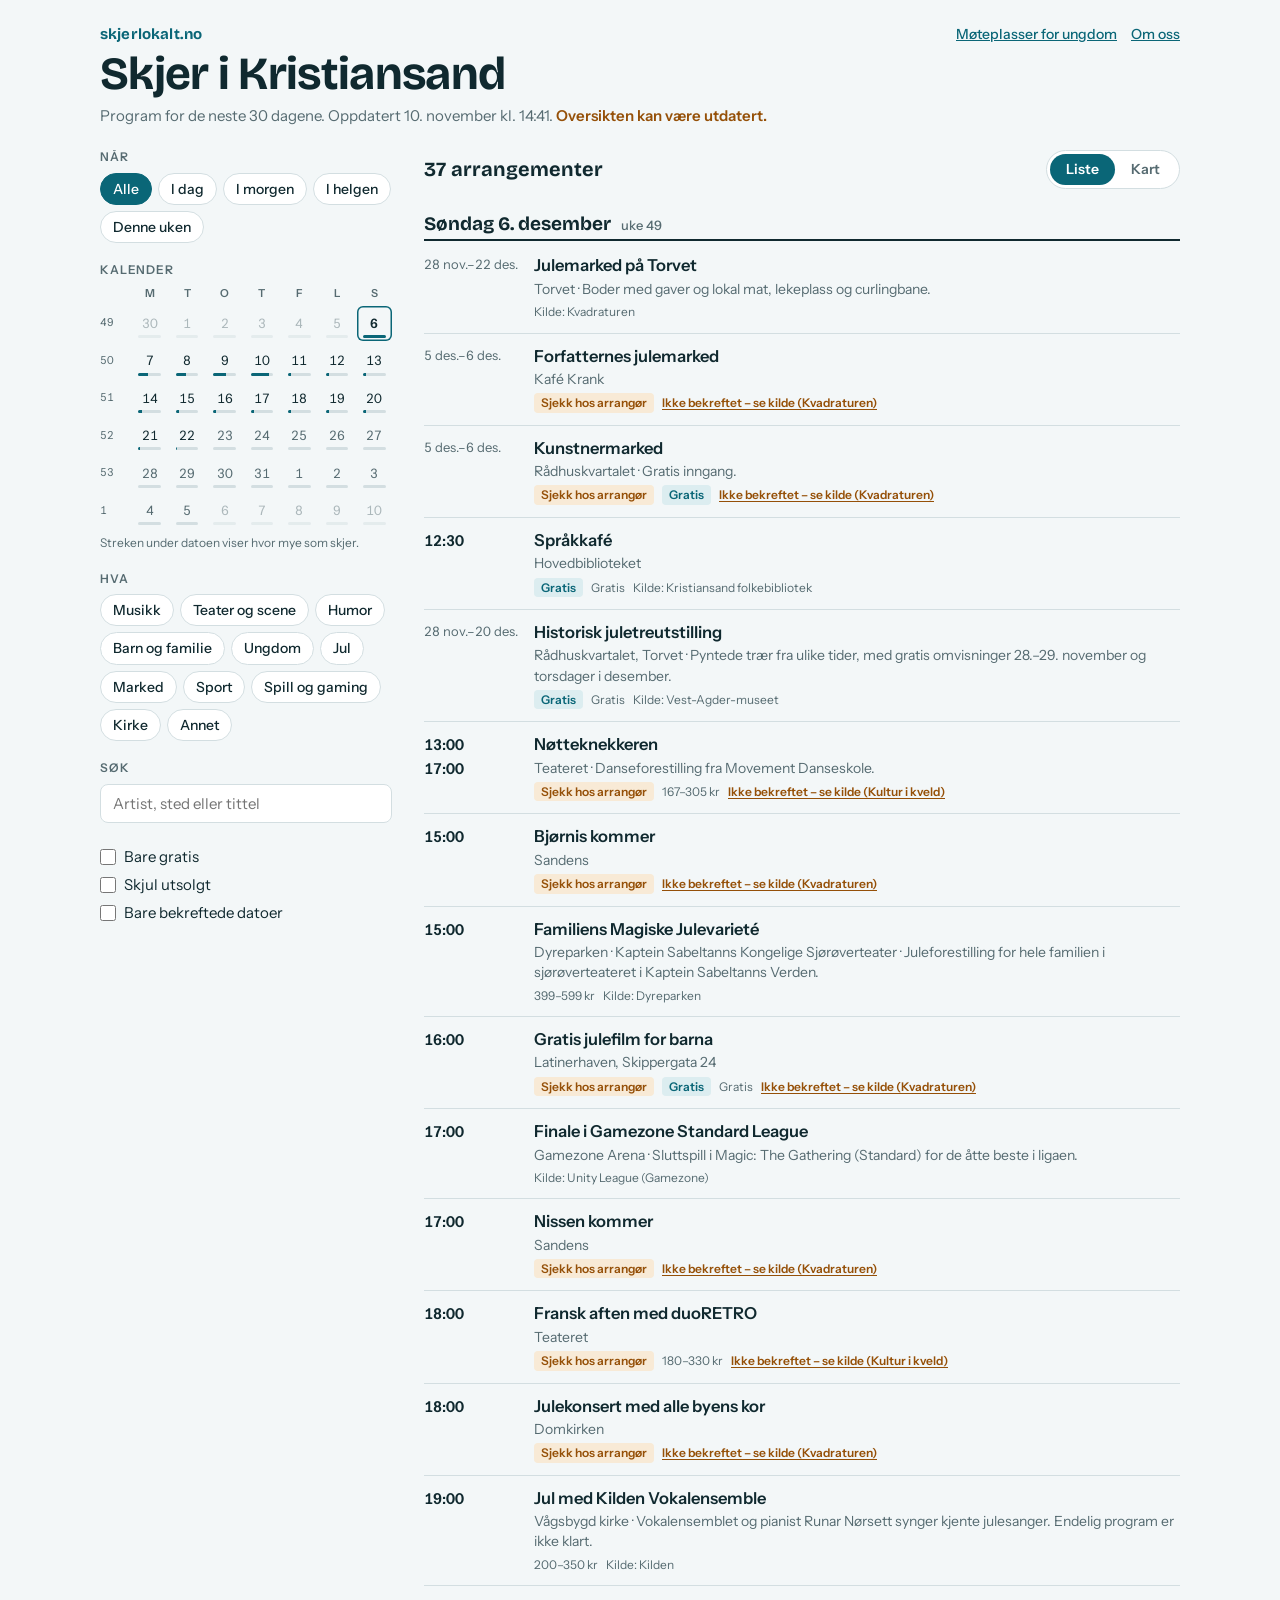
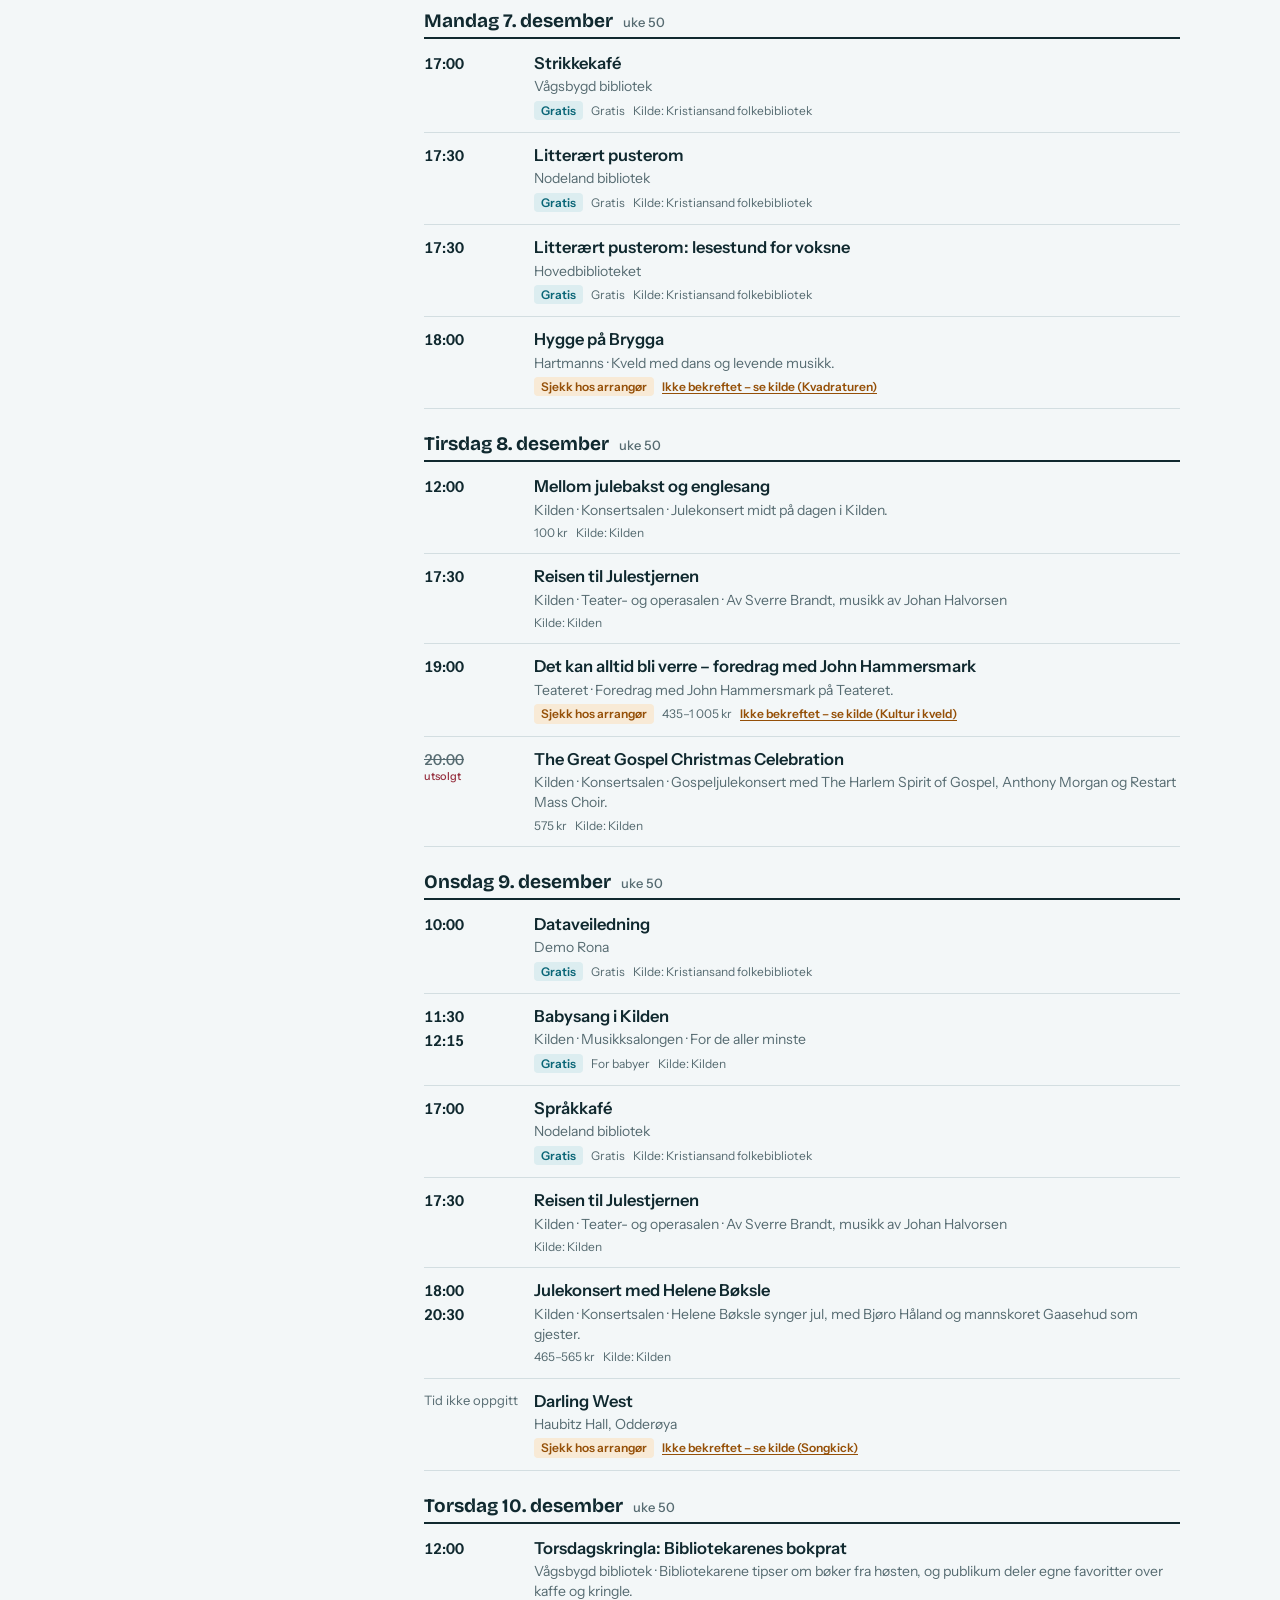
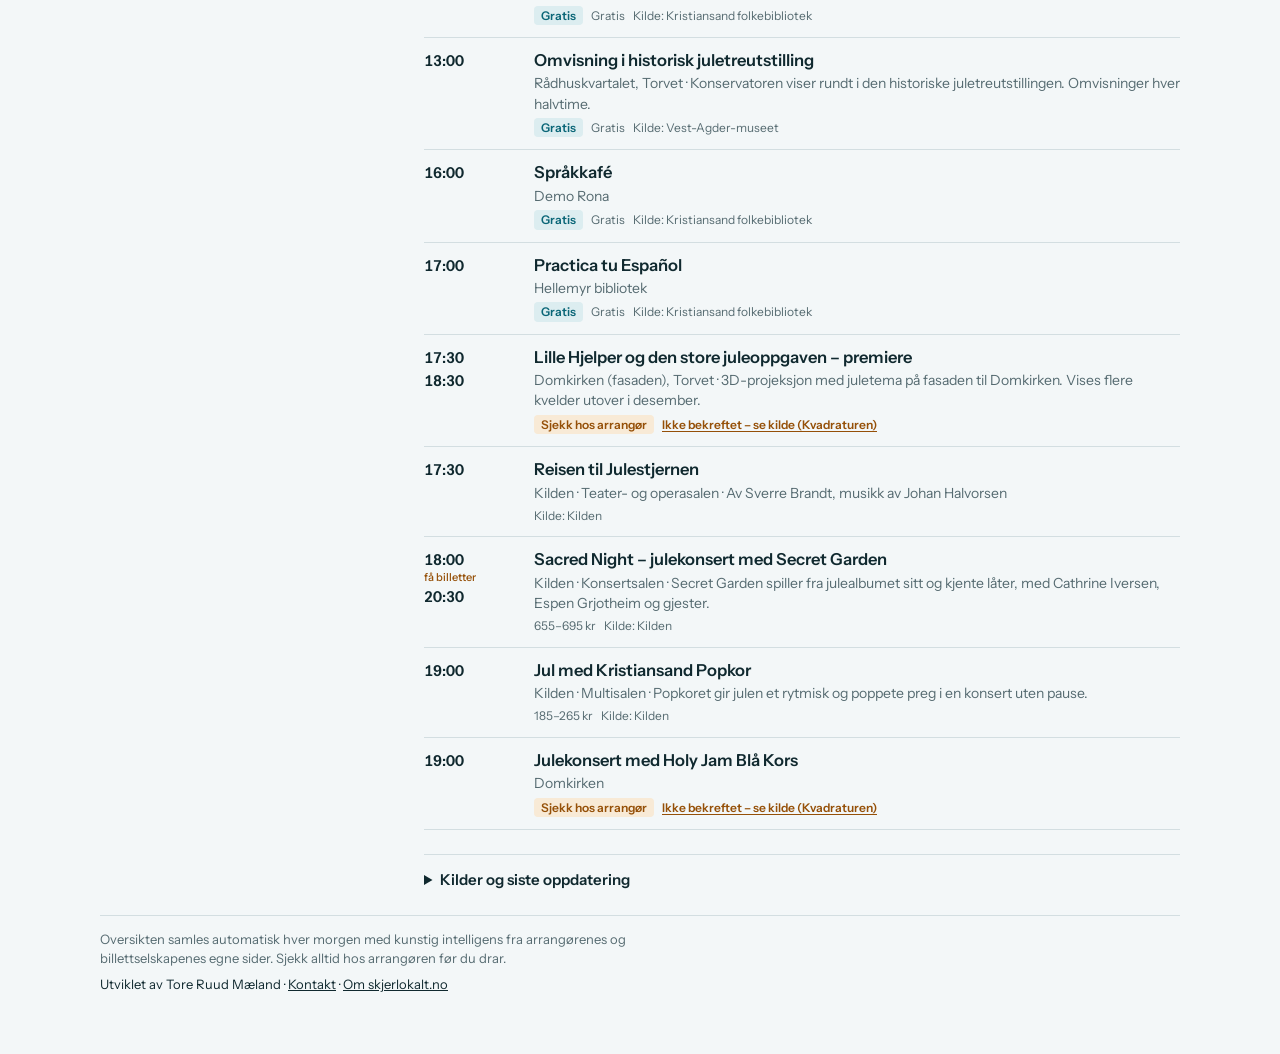
==== commit d68d2e5c: "Fjern test-merking, legg til utvikler og kontaktlenke Co-Authored-By: Claude Opus 5.5 <noreply@anthr" ====
--- a/kristiansand/index.html
+++ b/kristiansand/index.html
@@ -15,7 +15,7 @@
 <body data-by="kristiansand">
 <div class="wrap">
   <header>
-    <nav class="topnav"><a class="brand" href="../">skjerlokalt.no <span>· test</span></a><span class="links"><a class="about" href="ungdom/">Møteplasser for ungdom</a><a class="about" href="../om/">Om oss</a></span></nav>
+    <nav class="topnav"><a class="brand" href="../">skjerlokalt.no</a><span class="links"><a class="about" href="ungdom/">Møteplasser for ungdom</a><a class="about" href="../om/">Om oss</a></span></nav>
     <h1>Skjer i Kristiansand</h1>
     <p class="stamp" id="stamp">Henter programmet …</p>
   </header>
@@ -68,7 +68,8 @@
     </main>
   </div>
   <footer>
-    <p>skjerlokalt.no er en test. Oversikten samles automatisk hver morgen av kunstig intelligens fra arrangørenes og billettselskapenes egne sider. Sjekk alltid hos arrangøren før du drar. <a href="../om/">Les mer om skjerlokalt.no</a>.</p>
+    <p>Oversikten samles automatisk hver morgen med kunstig intelligens fra arrangørenes og billettselskapenes egne sider. Sjekk alltid hos arrangøren før du drar.</p>
+    <p class="credit">Utviklet av Tore Ruud Mæland · <a href="mailto:startfase@gmail.com?subject=skjerlokalt.no">Kontakt</a> · <a href="../om/">Om skjerlokalt.no</a></p>
   </footer>
 </div>
 <script src="../assets/leaflet/leaflet.js"></script>
--- a/assets/style.css
+++ b/assets/style.css
@@ -96,6 +96,8 @@
 .st-ok{color:var(--sea);font-weight:600}.st-delvis{color:var(--warn);font-weight:600}.st-feilet{color:var(--sold);font-weight:600}
 footer{color:var(--muted);font-size:13px;border-top:1px solid var(--line);padding-top:14px}
 footer p{margin:0 0 4px;max-width:65ch}
+footer .credit{margin-top:8px;color:var(--ink,inherit)}
+footer .credit a{color:inherit}
 /* Liste / Kart */
 .viewbar{display:flex;flex-wrap:wrap;gap:10px 16px;justify-content:space-between;align-items:center}
 .viewbar .summary{flex:1 1 auto}
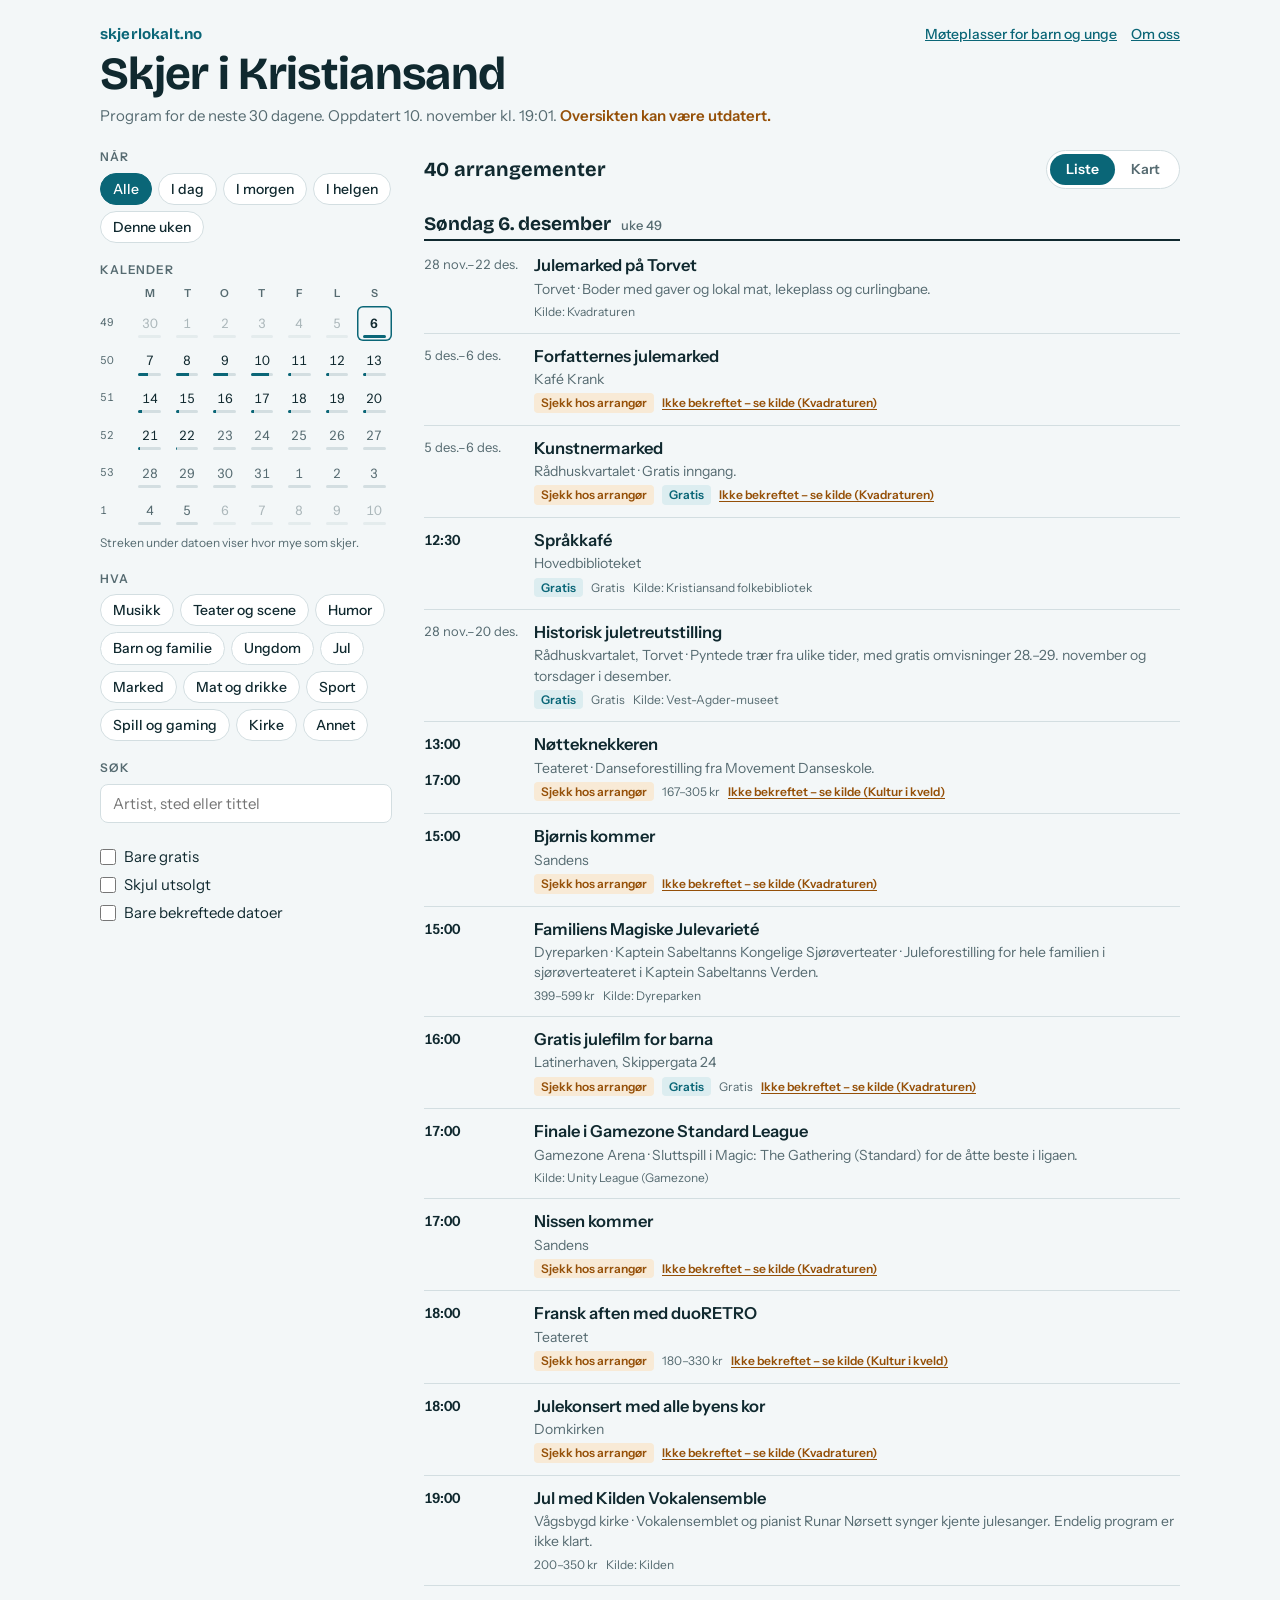
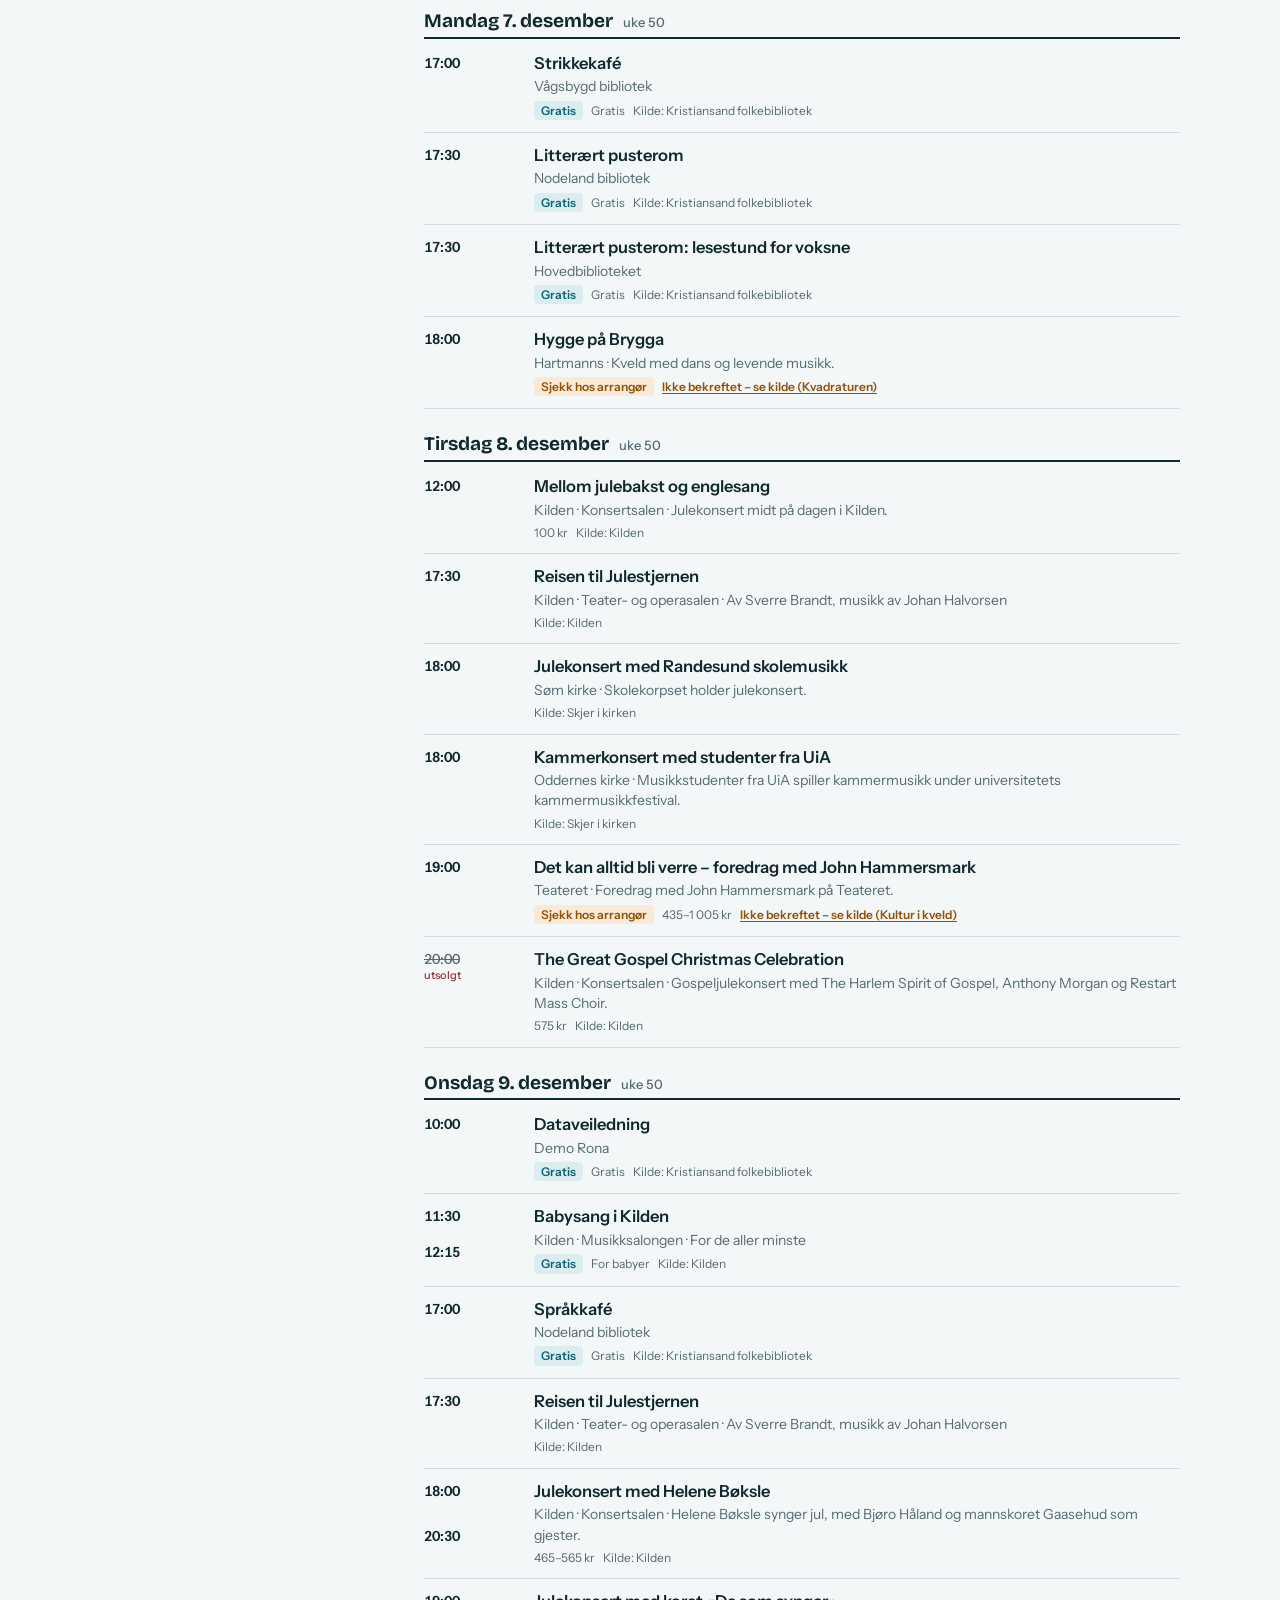
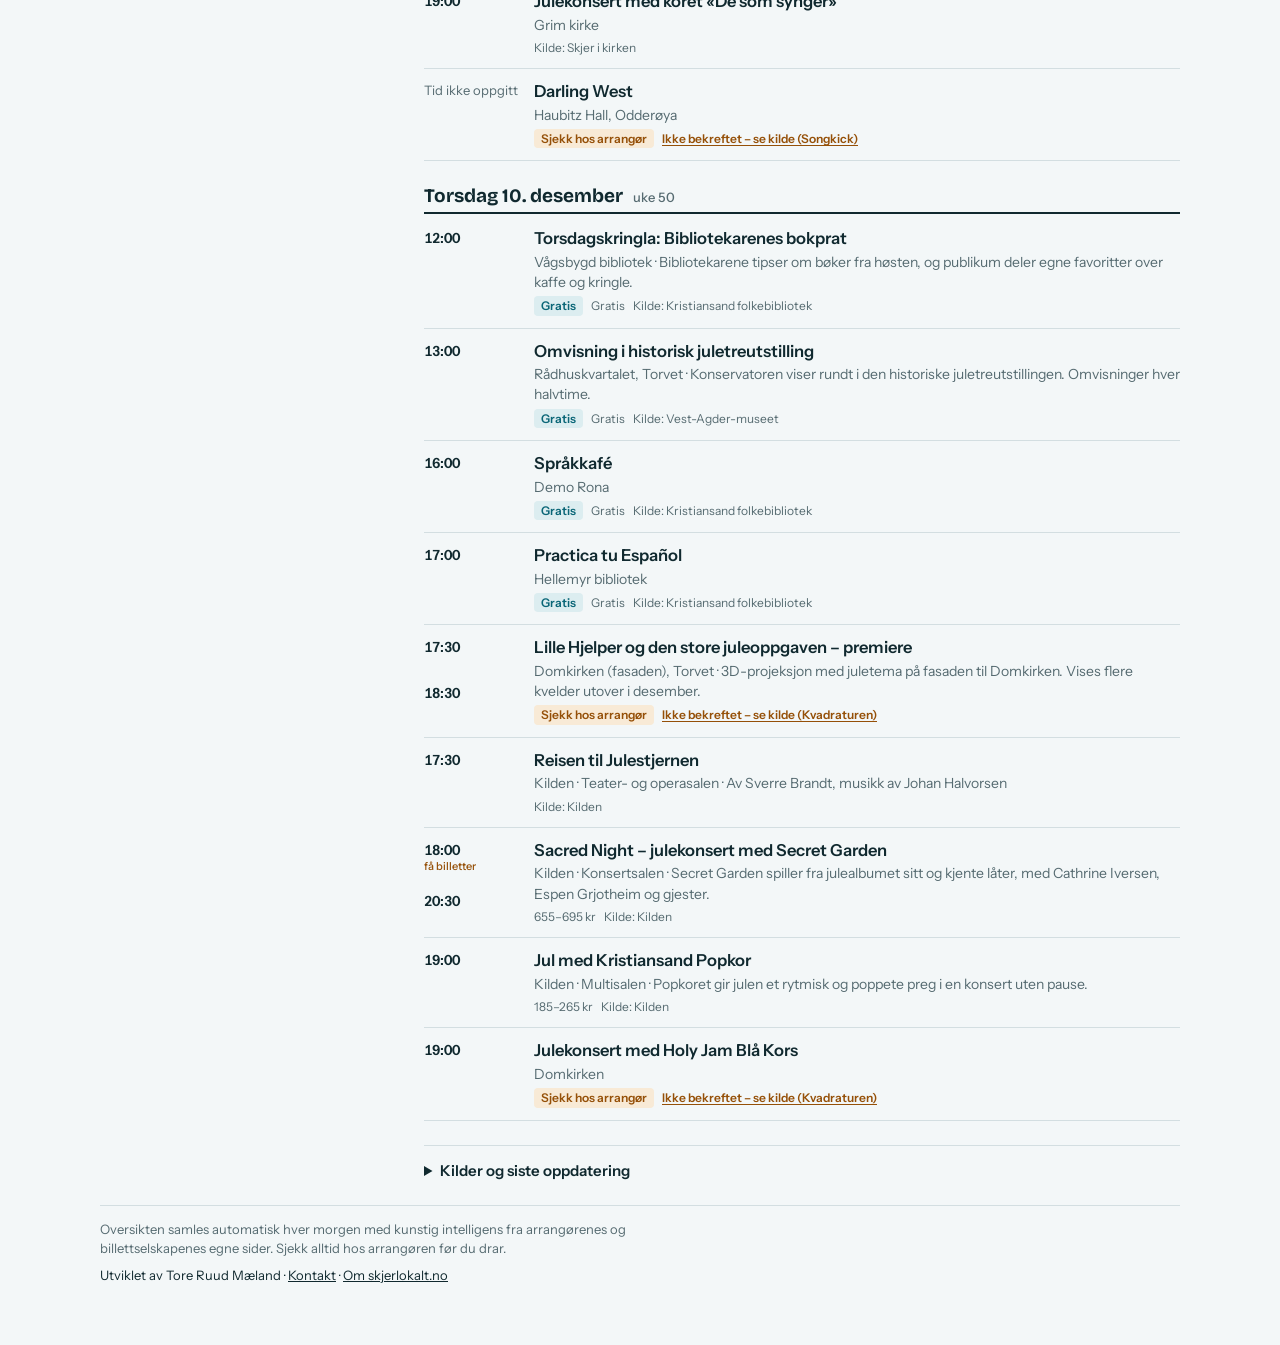
==== commit 742de735: "Møteplasser for barn og unge: Røde Kors, Blå Kors, Ungdomskilden og Knuden Co-Authored-By: Claude Op" ====
--- a/kristiansand/index.html
+++ b/kristiansand/index.html
@@ -15,7 +15,7 @@
 <body data-by="kristiansand">
 <div class="wrap">
   <header>
-    <nav class="topnav"><a class="brand" href="../">skjerlokalt.no</a><span class="links"><a class="about" href="ungdom/">Møteplasser for ungdom</a><a class="about" href="../om/">Om oss</a></span></nav>
+    <nav class="topnav"><a class="brand" href="../">skjerlokalt.no</a><span class="links"><a class="about" href="ungdom/">Møteplasser for barn og unge</a><a class="about" href="../om/">Om oss</a></span></nav>
     <h1>Skjer i Kristiansand</h1>
     <p class="stamp" id="stamp">Henter programmet …</p>
   </header>
--- a/assets/style.css
+++ b/assets/style.css
@@ -144,6 +144,10 @@
 .areas li{font-size:13.5px;border-radius:999px;background:var(--bg);border:1px solid var(--line);padding:3px 10px}
 .place .note{font-size:13px;color:var(--muted)}
 .go{font-weight:600}
+.group{font:700 15px/1.2 var(--body,inherit);text-transform:uppercase;letter-spacing:.06em;color:var(--muted);margin:22px 0 -4px}
+.group:first-child{margin-top:0}
+.times{margin:0;padding:0;list-style:none;display:grid;gap:4px;font-size:14px}
+.times li{display:flex;gap:10px}.times b{min-width:9.5em;font-weight:600}
 .topnav .links{display:flex;gap:14px;flex-wrap:wrap}
 /* Om-siden */
 .prose{display:grid;gap:28px;max-width:65ch}
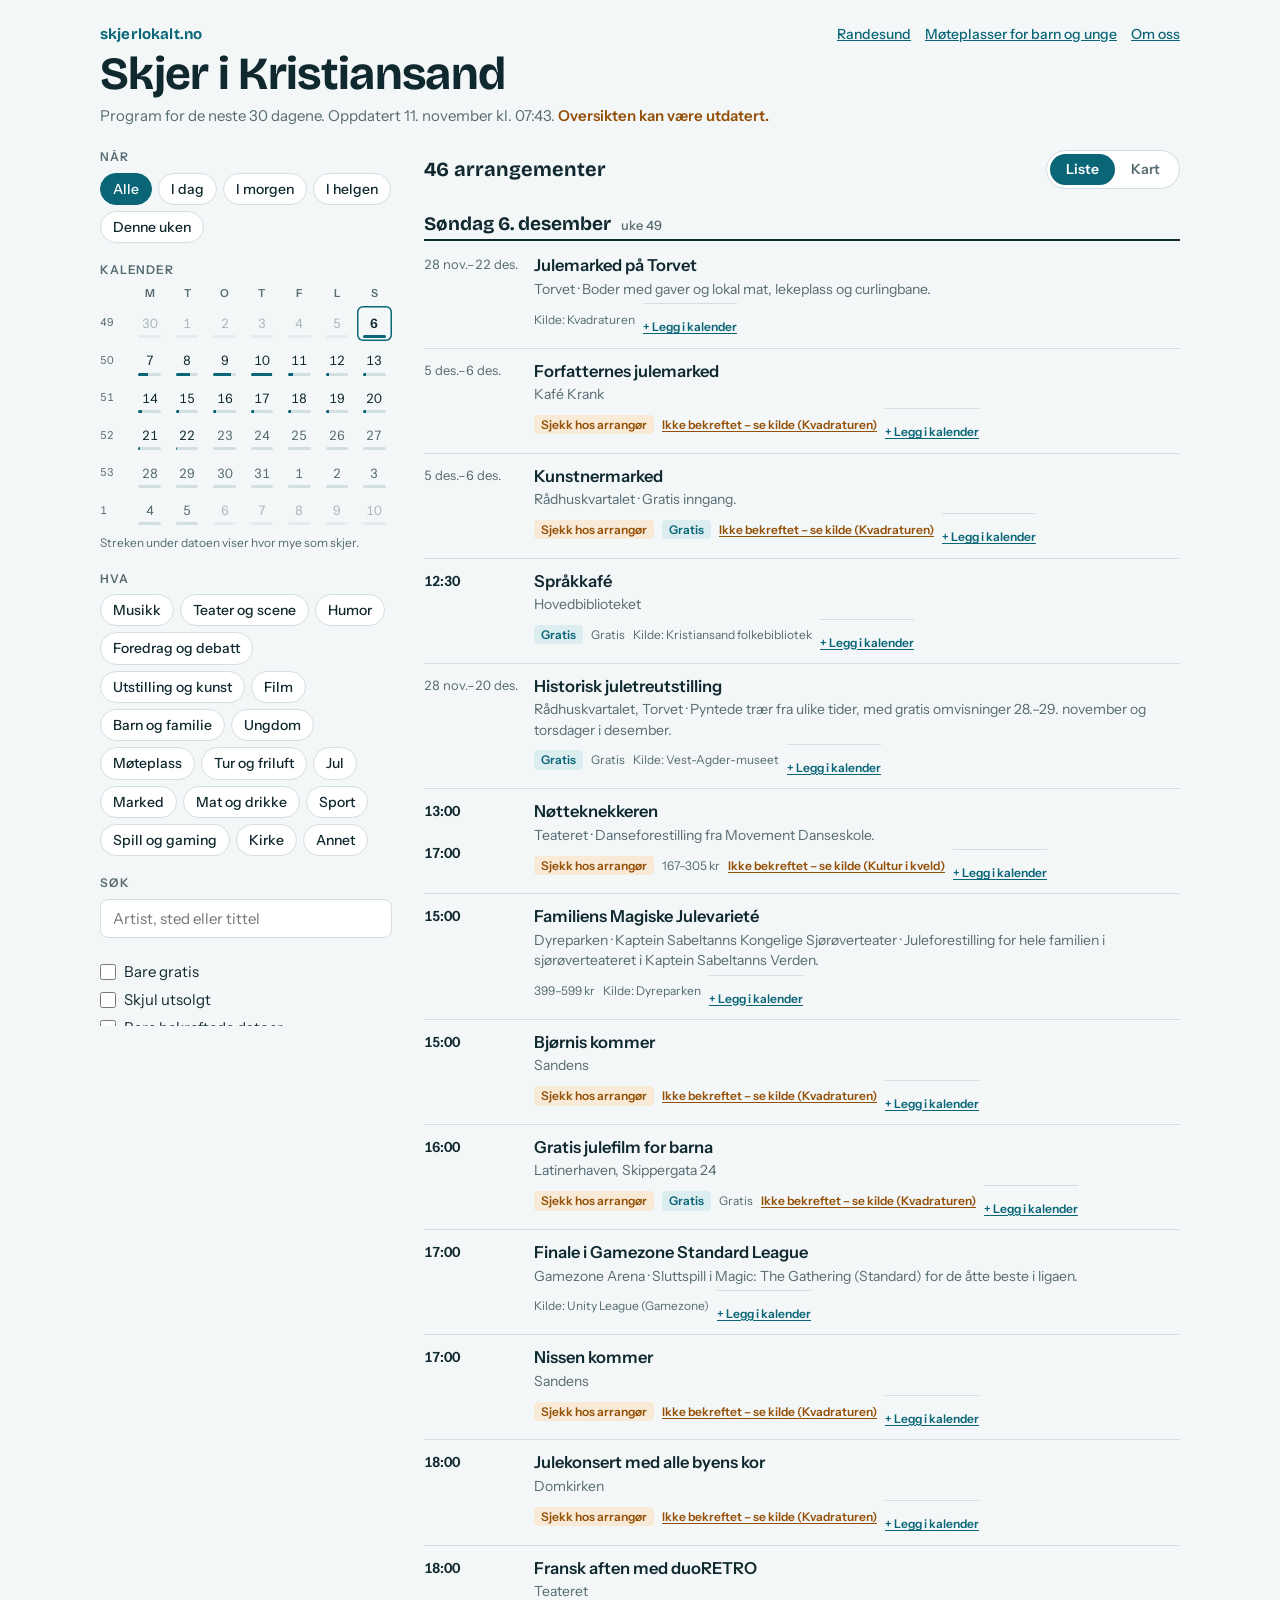
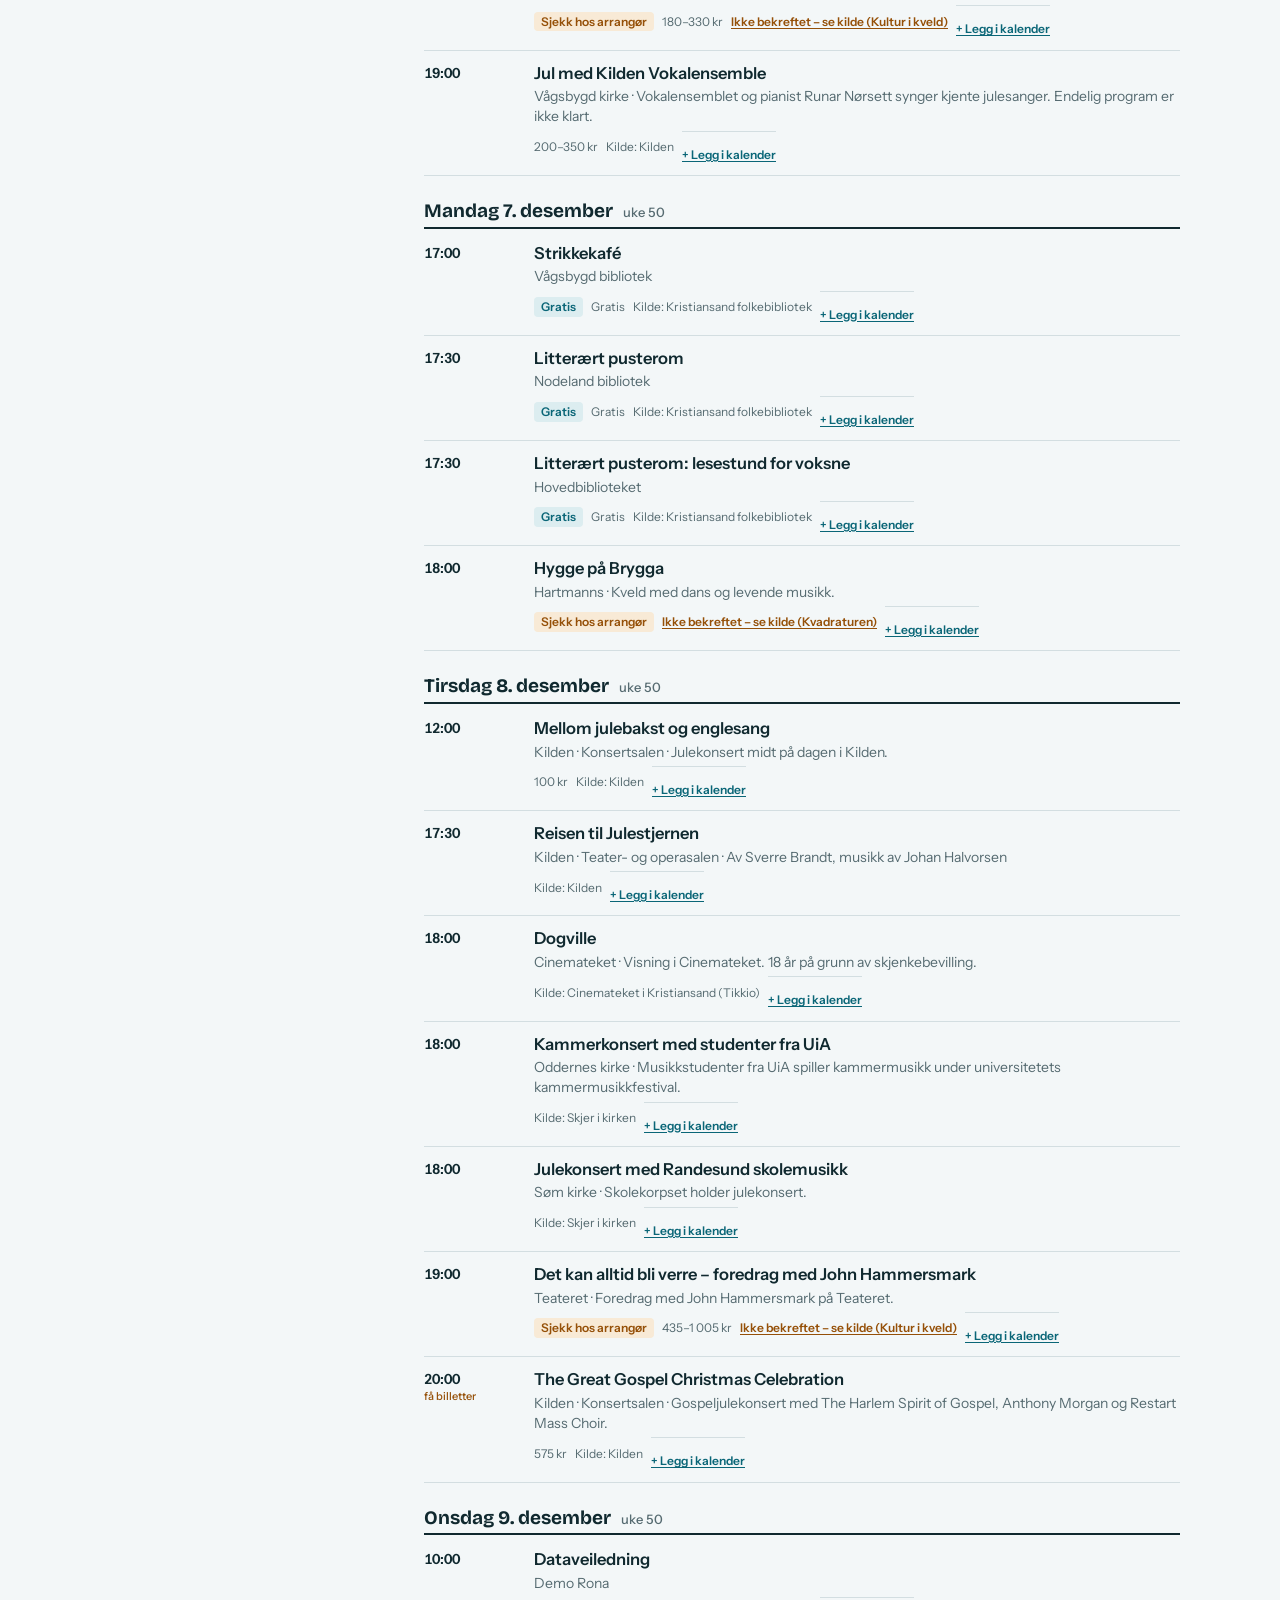
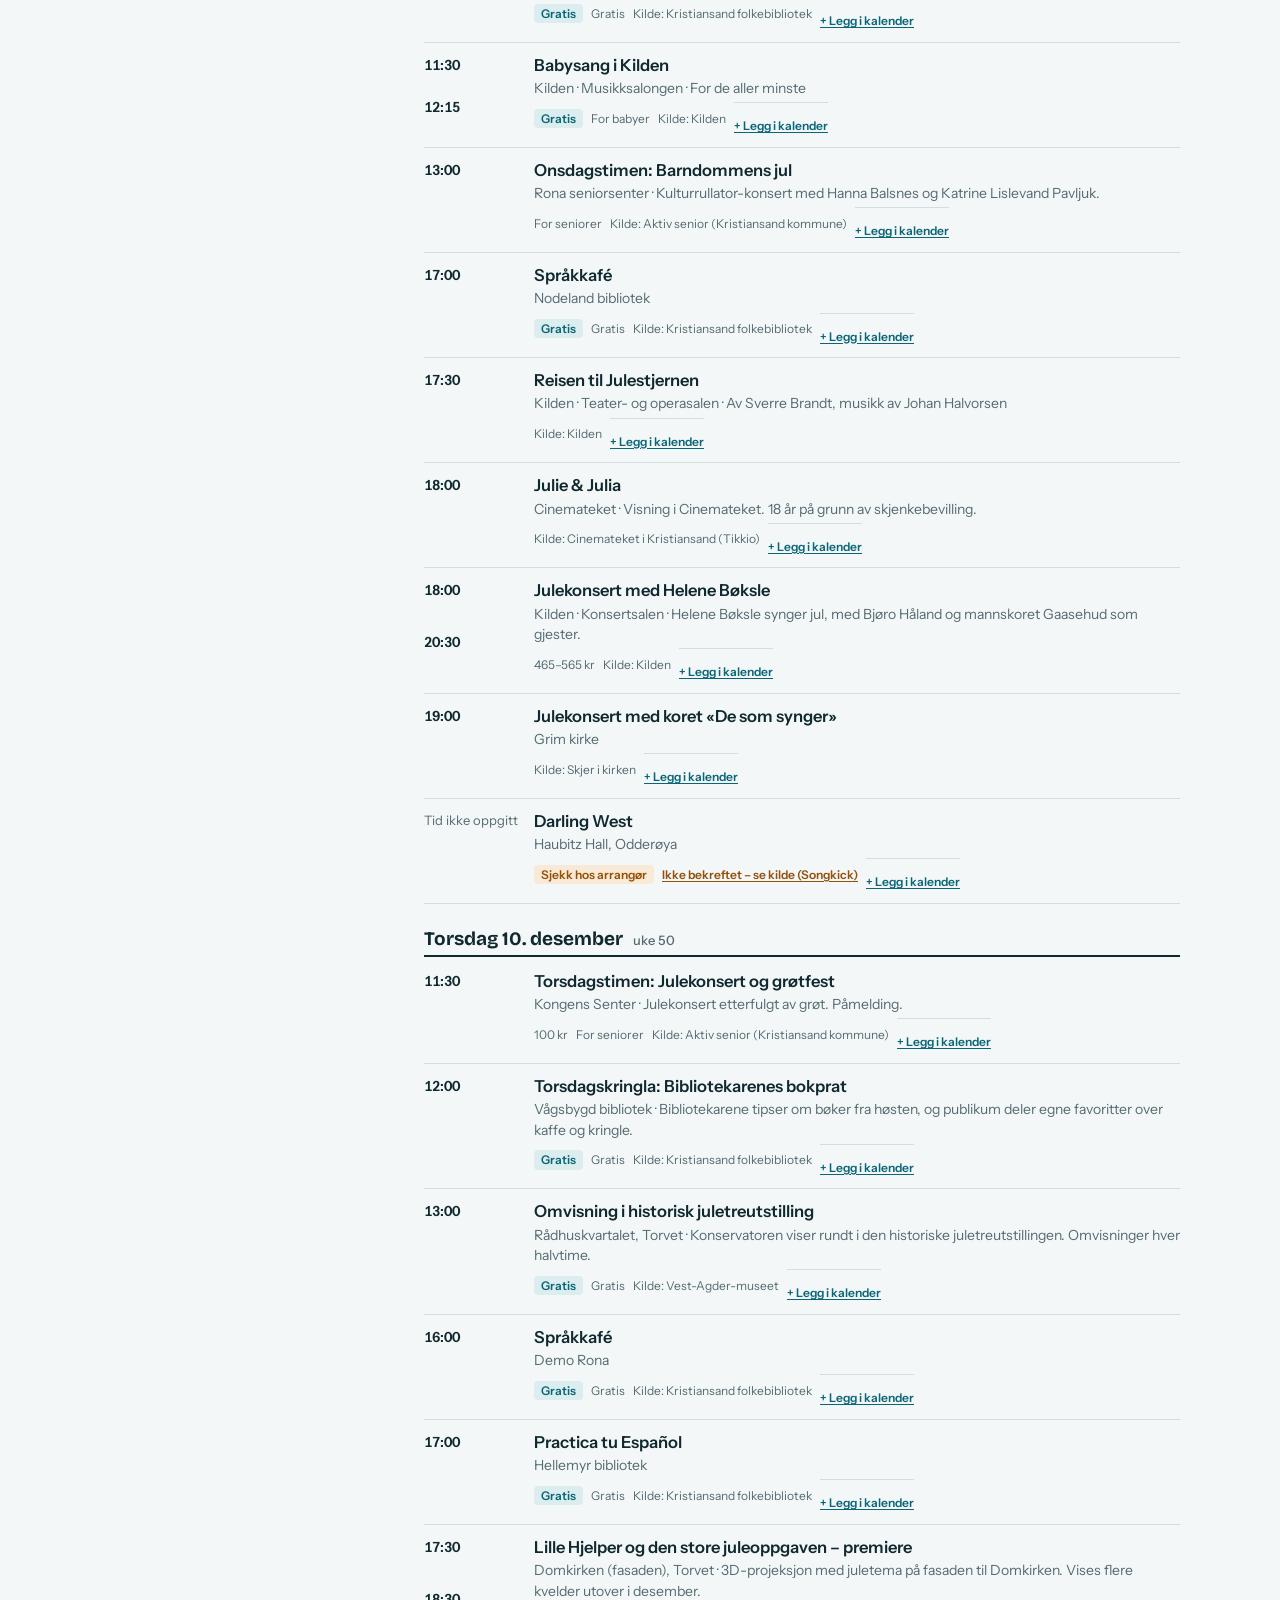
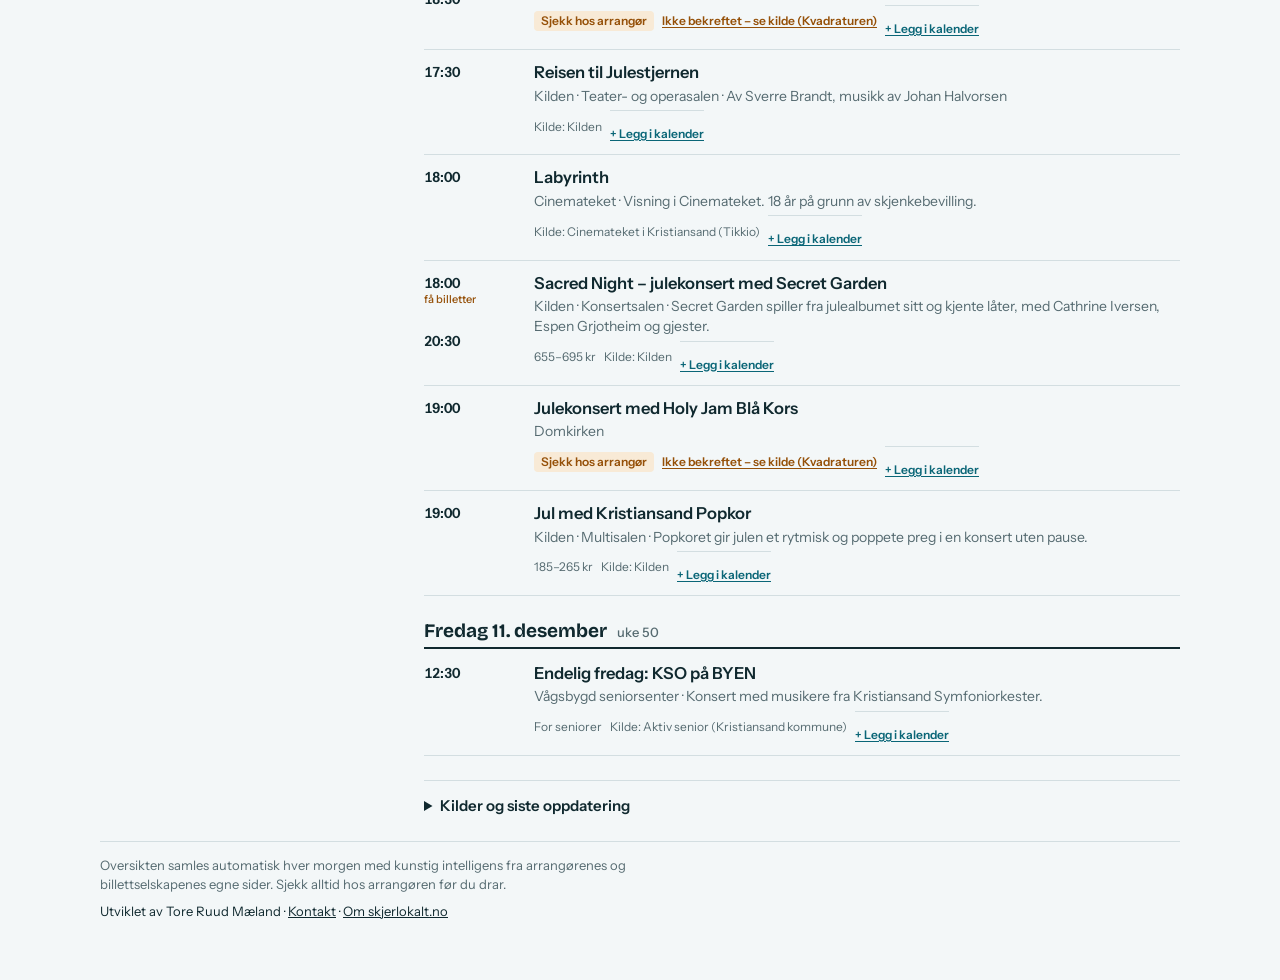
==== commit 5c829484: "Bydelsside for Randesund: katalog, arrangementer i bydelen og innmelding Co-Authored-By: Claude Opus" ====
--- a/kristiansand/index.html
+++ b/kristiansand/index.html
@@ -15,7 +15,7 @@
 <body data-by="kristiansand">
 <div class="wrap">
   <header>
-    <nav class="topnav"><a class="brand" href="../">skjerlokalt.no</a><span class="links"><a class="about" href="ungdom/">Møteplasser for barn og unge</a><a class="about" href="../om/">Om oss</a></span></nav>
+    <nav class="topnav"><a class="brand" href="../">skjerlokalt.no</a><span class="links"><a class="about" href="randesund/">Randesund</a><a class="about" href="ungdom/">Møteplasser for barn og unge</a><a class="about" href="../om/">Om oss</a></span></nav>
     <h1>Skjer i Kristiansand</h1>
     <p class="stamp" id="stamp">Henter programmet …</p>
   </header>
--- a/assets/style.css
+++ b/assets/style.css
@@ -173,3 +173,48 @@
   #extra.open{display:grid}
   .row{grid-template-columns:76px minmax(0,1fr)}
 }
+/* Legg i kalender */
+.addcal{position:relative;display:inline-block}
+.addcal summary{list-style:none;cursor:pointer;color:var(--sea);font-weight:600;text-decoration:underline;text-underline-offset:2px}
+.addcal summary::-webkit-details-marker{display:none}
+.addcal summary::before{content:"+ "}
+.calmenu{position:absolute;z-index:20;left:0;top:calc(100% + 6px);min-width:230px;display:grid;gap:2px;padding:6px;background:var(--panel);border:1px solid var(--line);border-radius:10px;box-shadow:0 6px 22px rgba(0,0,0,.16)}
+.calmenu a,.calmenu button{display:block;text-align:left;font:500 14px/1.3 var(--body);color:var(--ink);text-decoration:none;background:none;border:0;border-radius:6px;padding:9px 10px;cursor:pointer}
+.calmenu a:hover,.calmenu button:hover{background:var(--sea-soft)}
+.calmenu small{padding:4px 10px 2px;color:var(--muted);font-size:12px}
+/* Bydelsside: katalog, arrangementer i bydelen og innmelding */
+.crumb{margin:0;font-size:13px;color:var(--muted)}.crumb a{color:var(--muted)}
+.btn{display:inline-block;font:600 14px/1 var(--body);border-radius:8px;padding:11px 16px;border:1px solid var(--sea);background:var(--sea);color:var(--on-sea);text-decoration:none;cursor:pointer}
+.sect{font:700 22px/1.2 var(--display);margin:0 0 12px}
+.evlist{list-style:none;margin:0 0 8px;padding:0;display:grid;gap:0;max-width:760px}
+.evlist li{display:grid;grid-template-columns:150px minmax(0,1fr);gap:2px 14px;padding:10px 0;border-bottom:1px solid var(--line)}
+.evday{font-weight:600;font-variant-numeric:tabular-nums;grid-row:span 2}
+.evname a{color:inherit;font-weight:600;text-decoration:none}.evname a:hover{color:var(--sea);text-decoration:underline}
+.evplace{color:var(--muted);font-size:13.5px}
+@media (max-width:560px){.evlist li{grid-template-columns:1fr}.evday{grid-row:auto;font-size:13px;color:var(--sea)}}
+.kfilters{display:grid;gap:10px;margin-bottom:14px}
+#kq{width:100%;max-width:480px;font:inherit;color:inherit;background:var(--panel);border:1px solid var(--line);border-radius:8px;padding:9px 12px}
+.chip .n{color:var(--muted);font-size:12px;margin-left:2px}.chip[aria-pressed="true"] .n{color:inherit;opacity:.8}
+.count{margin:0;font-size:13px;color:var(--muted)}
+.kgrid{display:grid;grid-template-columns:repeat(auto-fill,minmax(250px,1fr));gap:12px;margin-bottom:10px}
+.kcard{background:var(--panel);border:1px solid var(--line);border-radius:10px;padding:14px 16px;display:flex;flex-direction:column;gap:6px;min-width:0}
+.kcard h3{font:700 17px/1.25 var(--display);margin:0}
+.kcard p{margin:0;color:var(--muted);font-size:14px}
+.kmeta{display:flex;gap:8px;flex-wrap:wrap;align-items:center}
+.karea{font-size:12.5px;color:var(--muted)}
+.klinks{margin-top:auto;padding-top:6px;display:flex;gap:14px;flex-wrap:wrap;font-size:14px}
+.klinks a{font-weight:600;text-decoration:none}.klinks a:hover{text-decoration:underline}
+.missing{font-size:13px;color:var(--muted)}
+.missing button{background:none;border:0;padding:0;color:var(--warn);font-weight:600;text-decoration:underline;font-size:13px}
+.meld{max-width:680px}.meld>p{margin:0 0 12px;max-width:65ch}
+#kf{background:var(--panel);border:1px solid var(--line);border-radius:12px;padding:18px;display:grid;gap:14px}
+#kf label{display:grid;gap:5px;font-weight:600;font-size:14px}
+#kf .hint{font-weight:400;color:var(--muted);font-size:12.5px}
+#kf input[type=text],#kf input[type=url],#kf input[type=email],#kf select,#kf textarea{font:inherit;font-weight:400;color:inherit;background:var(--bg);border:1px solid var(--line);border-radius:8px;padding:9px 12px;width:100%}
+#kf .check{display:flex;gap:8px;align-items:flex-start;font-weight:400}
+#kf .two{display:grid;grid-template-columns:1fr 1fr;gap:14px}
+@media (max-width:560px){#kf .two{grid-template-columns:1fr}}
+.err{margin:0;color:var(--sold);font-weight:600;font-size:14px;min-height:0}
+.okbox{background:var(--sea-soft);border-radius:10px;padding:14px 16px;margin-top:12px}
+.okbox p{margin:0 0 8px}.okbox pre{white-space:pre-wrap;font-size:13px;background:var(--panel);border:1px solid var(--line);border-radius:8px;padding:10px;margin:0}
+.bydeler{display:grid;grid-template-columns:repeat(auto-fill,minmax(220px,1fr));gap:12px}
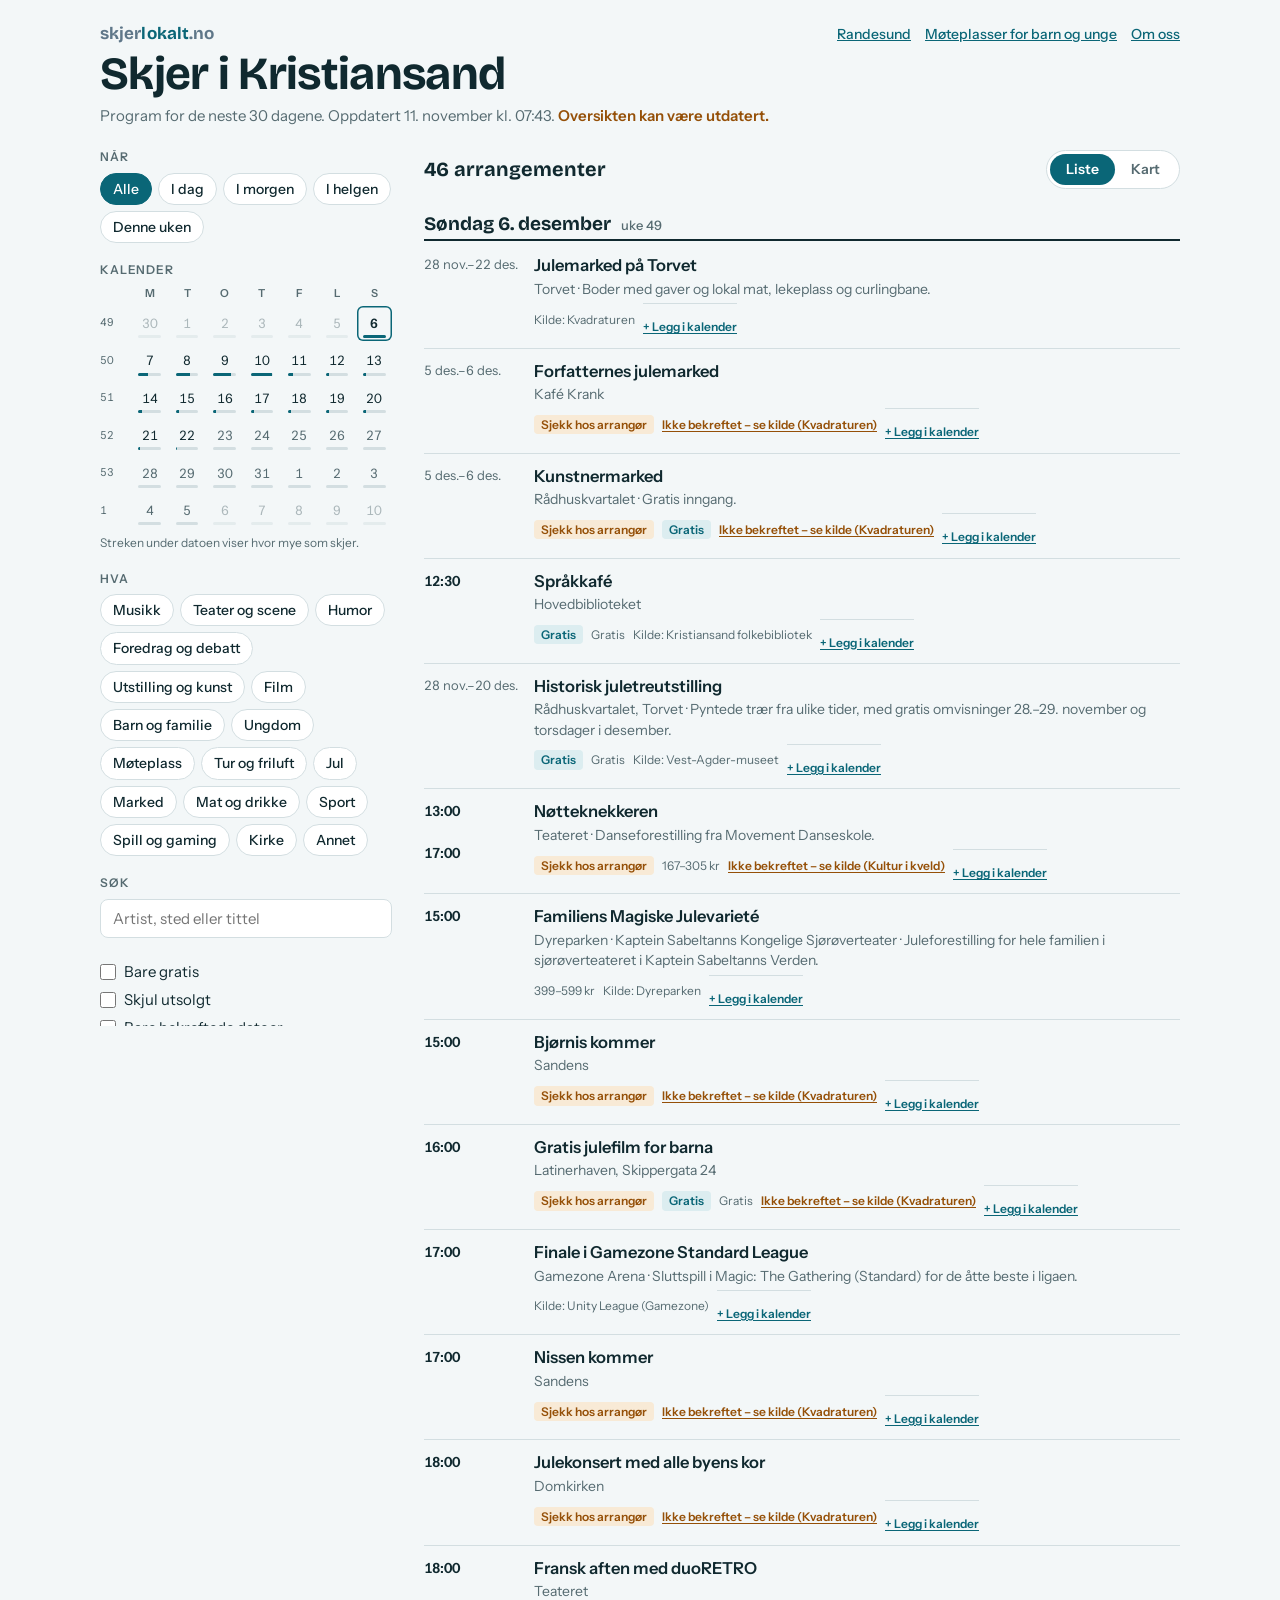
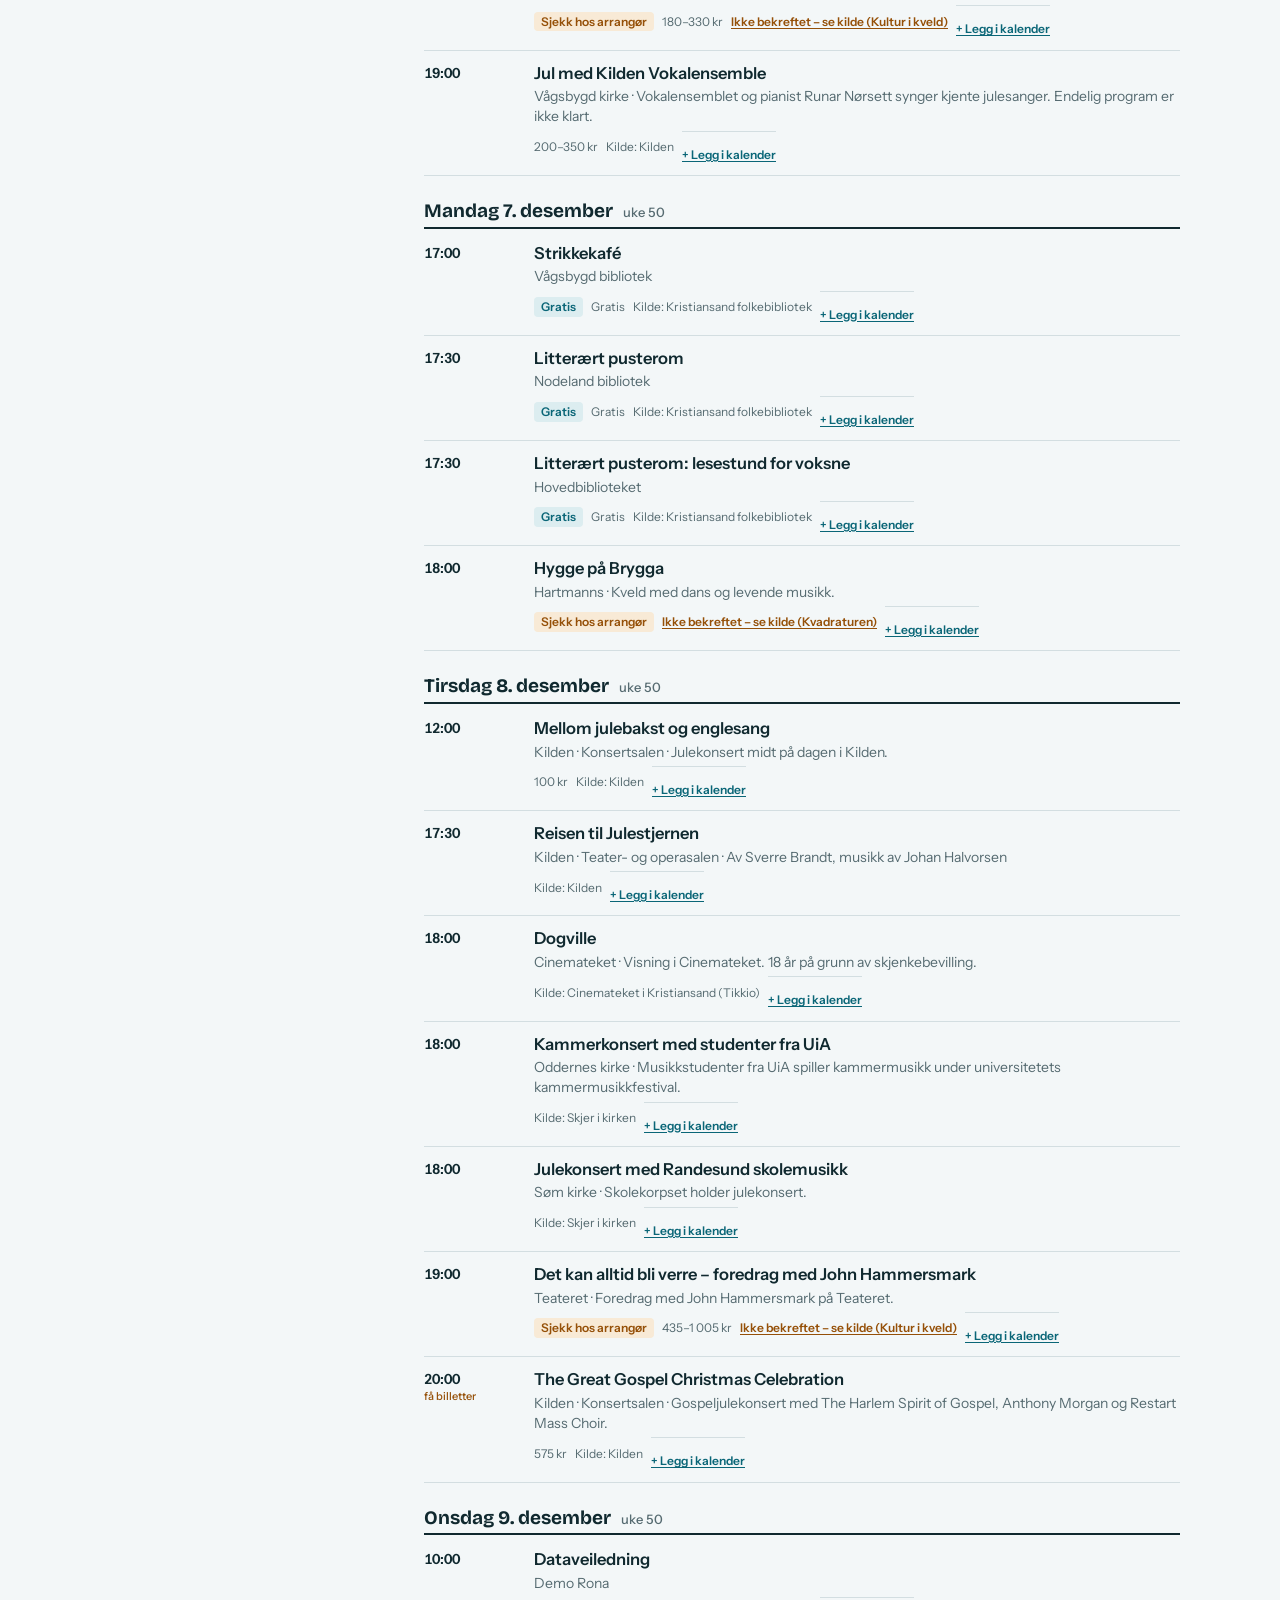
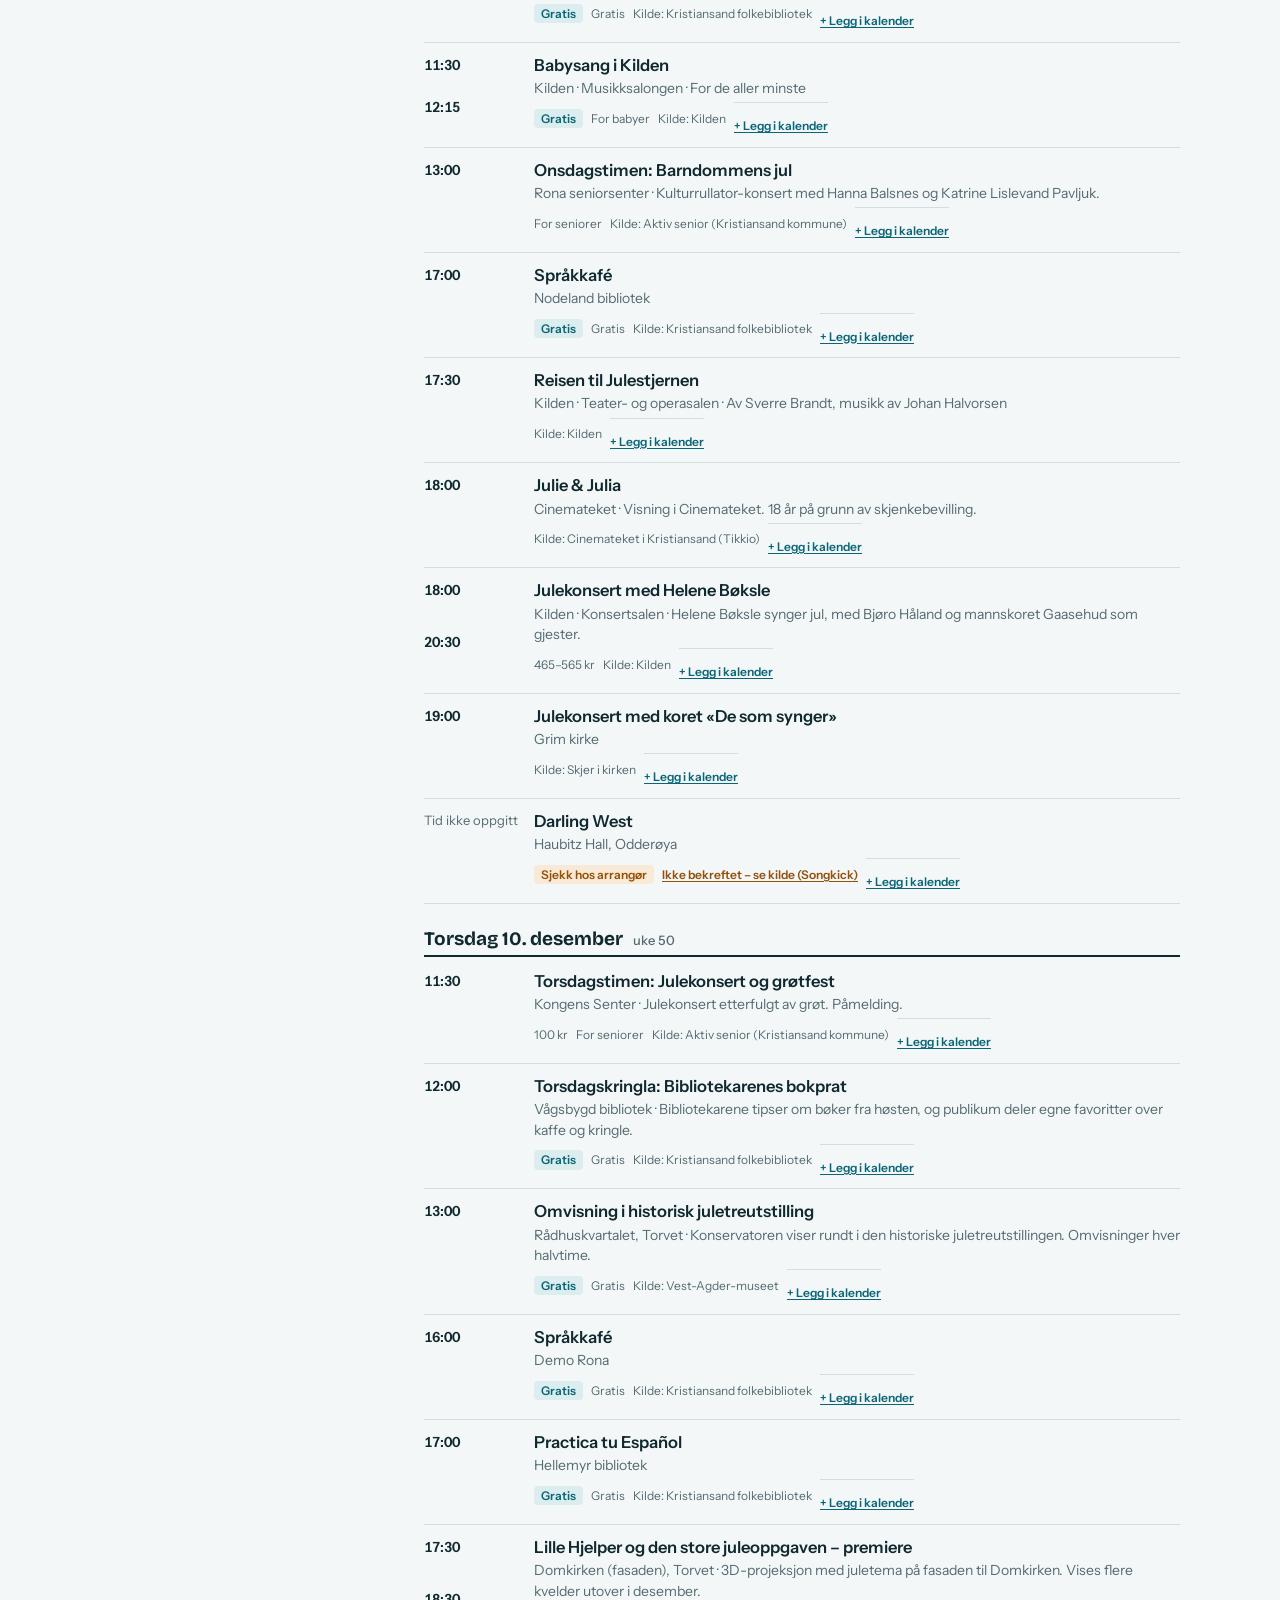
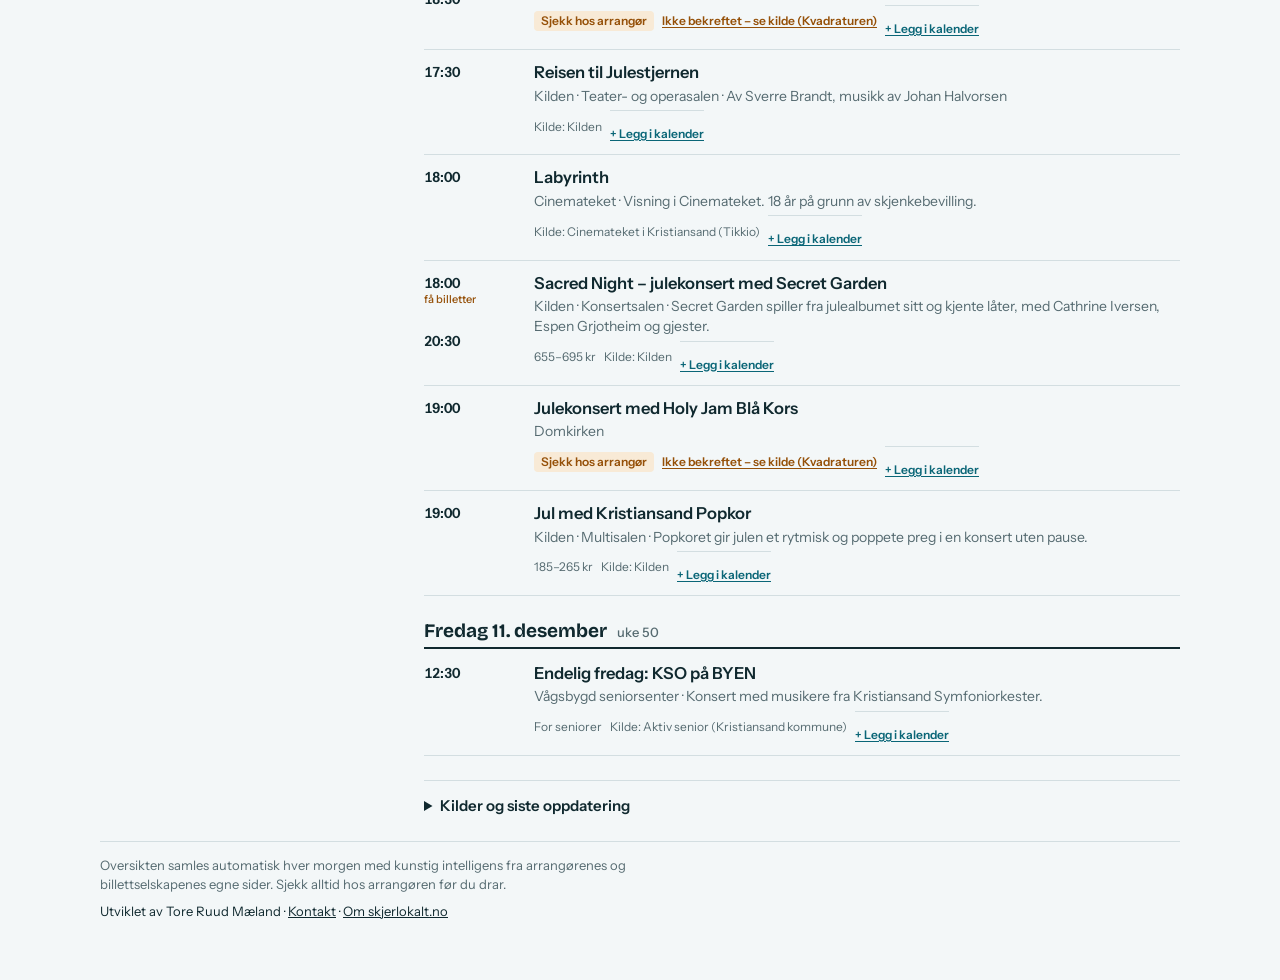
==== commit 2505eeb7: "Ny logo med «lokalt» uthevet, velforeninger og fritidsklubb i Randesund-katalogen Co-Authored-By: Cl" ====
--- a/kristiansand/index.html
+++ b/kristiansand/index.html
@@ -15,7 +15,7 @@
 <body data-by="kristiansand">
 <div class="wrap">
   <header>
-    <nav class="topnav"><a class="brand" href="../">skjerlokalt.no</a><span class="links"><a class="about" href="randesund/">Randesund</a><a class="about" href="ungdom/">Møteplasser for barn og unge</a><a class="about" href="../om/">Om oss</a></span></nav>
+    <nav class="topnav"><a class="brand" href="../" aria-label="skjerlokalt.no – til forsiden">skjer<b>lokalt</b>.no</a><span class="links"><a class="about" href="randesund/">Randesund</a><a class="about" href="ungdom/">Møteplasser for barn og unge</a><a class="about" href="../om/">Om oss</a></span></nav>
     <h1>Skjer i Kristiansand</h1>
     <p class="stamp" id="stamp">Henter programmet …</p>
   </header>
--- a/assets/style.css
+++ b/assets/style.css
@@ -9,7 +9,7 @@
 
 :root{
   --bg:#f3f7f8;--panel:#ffffff;--ink:#10292f;--muted:#566b71;--line:#d3dee1;
-  --sea:#0a6677;--sea-soft:#dcedf0;--on-sea:#ffffff;
+  --sea:#0a6677;--sea-soft:#dcedf0;--on-sea:#ffffff;--brand-grey:#5f7789;
   --warn:#955008;--warn-soft:#f8ead6;--sold:#96303f;
   --display:"Bricolage Grotesque","Trebuchet MS",system-ui,sans-serif;
   --body:"Instrument Sans","Segoe UI",system-ui,sans-serif;
@@ -17,7 +17,7 @@
 }
 @media (prefers-color-scheme:dark){:root{
   --bg:#0d1a1e;--panel:#14252a;--ink:#e5eff1;--muted:#9db2b8;--line:#2a3f45;
-  --sea:#62c6d6;--sea-soft:#17363e;--on-sea:#06242b;
+  --sea:#62c6d6;--sea-soft:#17363e;--on-sea:#06242b;--brand-grey:#93a8b8;
   --warn:#efb56b;--warn-soft:#3a2a14;--sold:#f0919e;color-scheme:dark}}
 *{box-sizing:border-box}
 [hidden]{display:none!important}
@@ -27,8 +27,8 @@
   padding-block:calc(24px + env(safe-area-inset-top,0px)) calc(56px + env(safe-area-inset-bottom,0px))}
 a{color:var(--sea)}
 .wrap{max-width:1080px;margin-inline:auto;display:grid;gap:24px}
-.brand{font:700 15px/1 var(--display);letter-spacing:.01em;color:var(--sea);text-decoration:none;justify-self:start}
-.brand span{color:var(--muted);font-weight:500}
+.brand{font:700 17px/1 var(--display);letter-spacing:.005em;color:var(--brand-grey);text-decoration:none;justify-self:start}
+.brand b{color:var(--sea);font-weight:inherit}
 header{display:grid;gap:6px}
 h1{font:700 clamp(30px,5vw,46px)/1.05 var(--display);margin:0;letter-spacing:-.015em;text-wrap:balance}
 .stamp{color:var(--muted);margin:0}
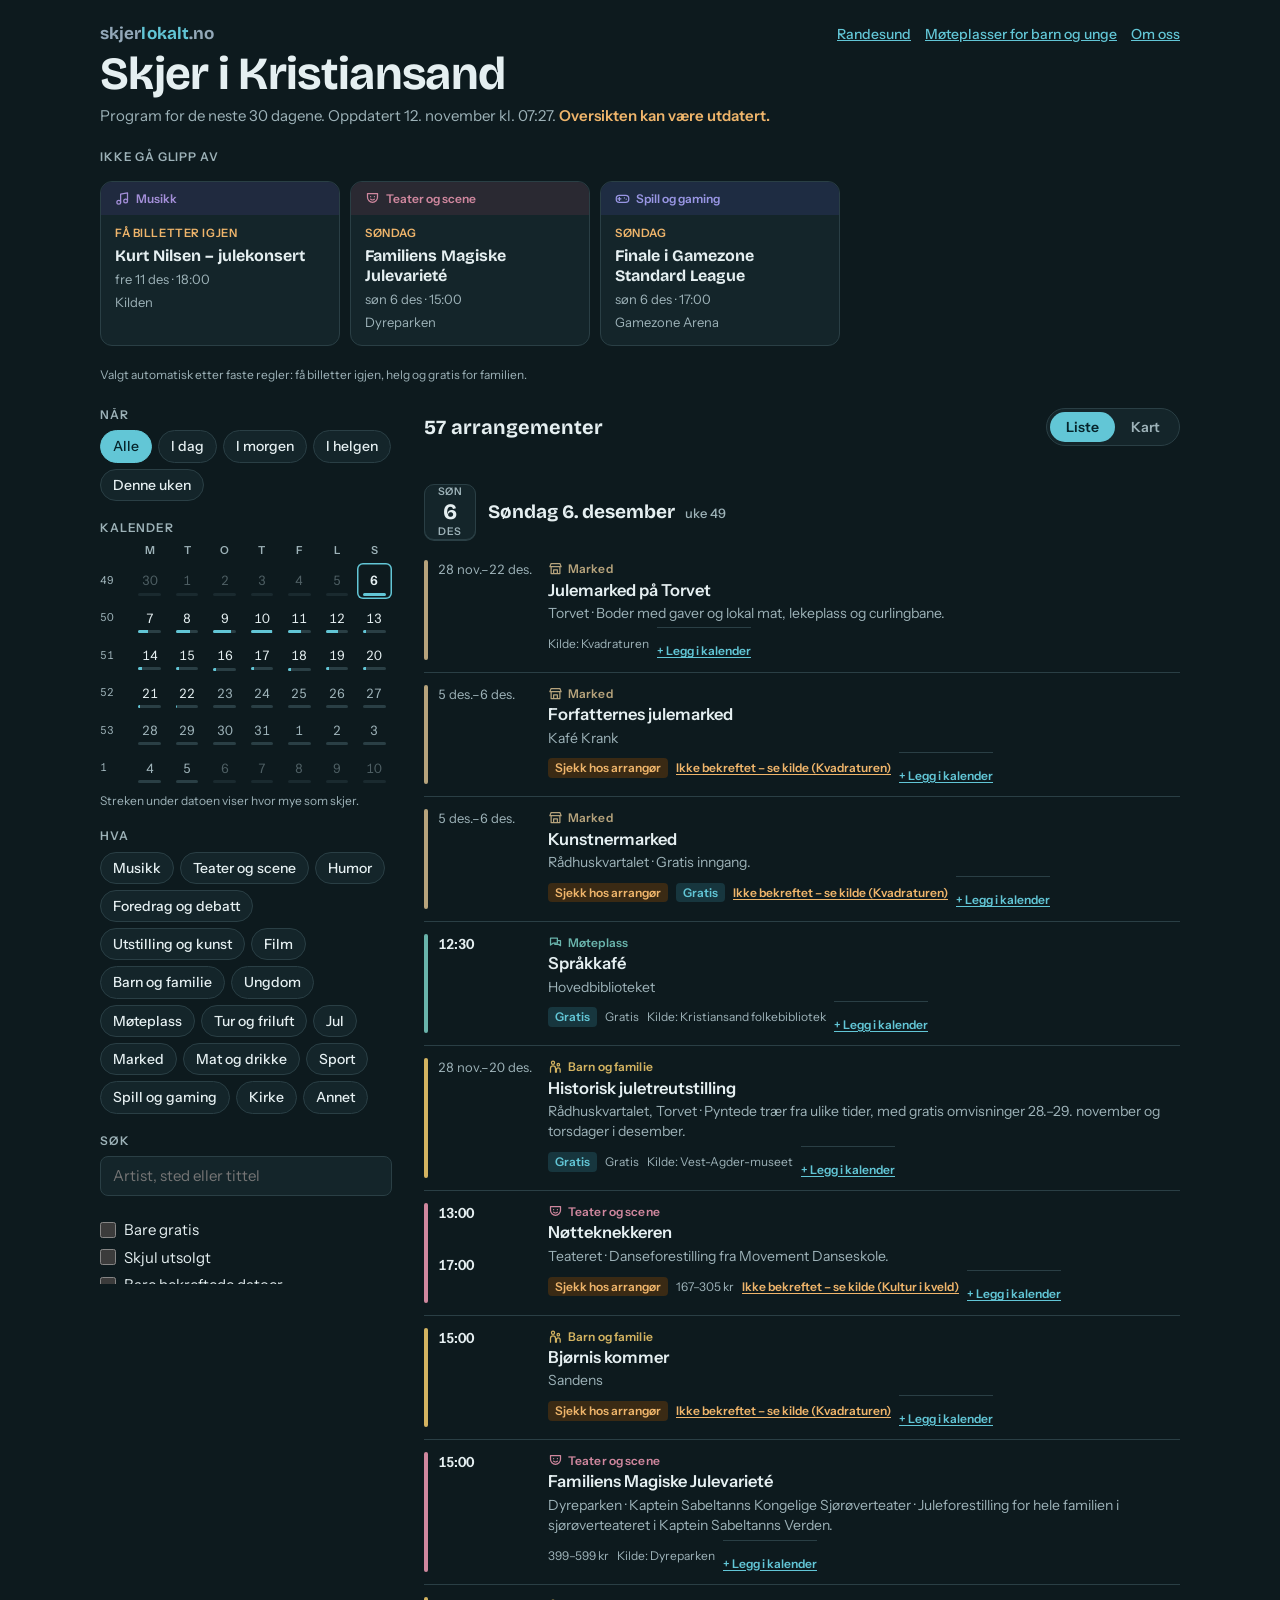
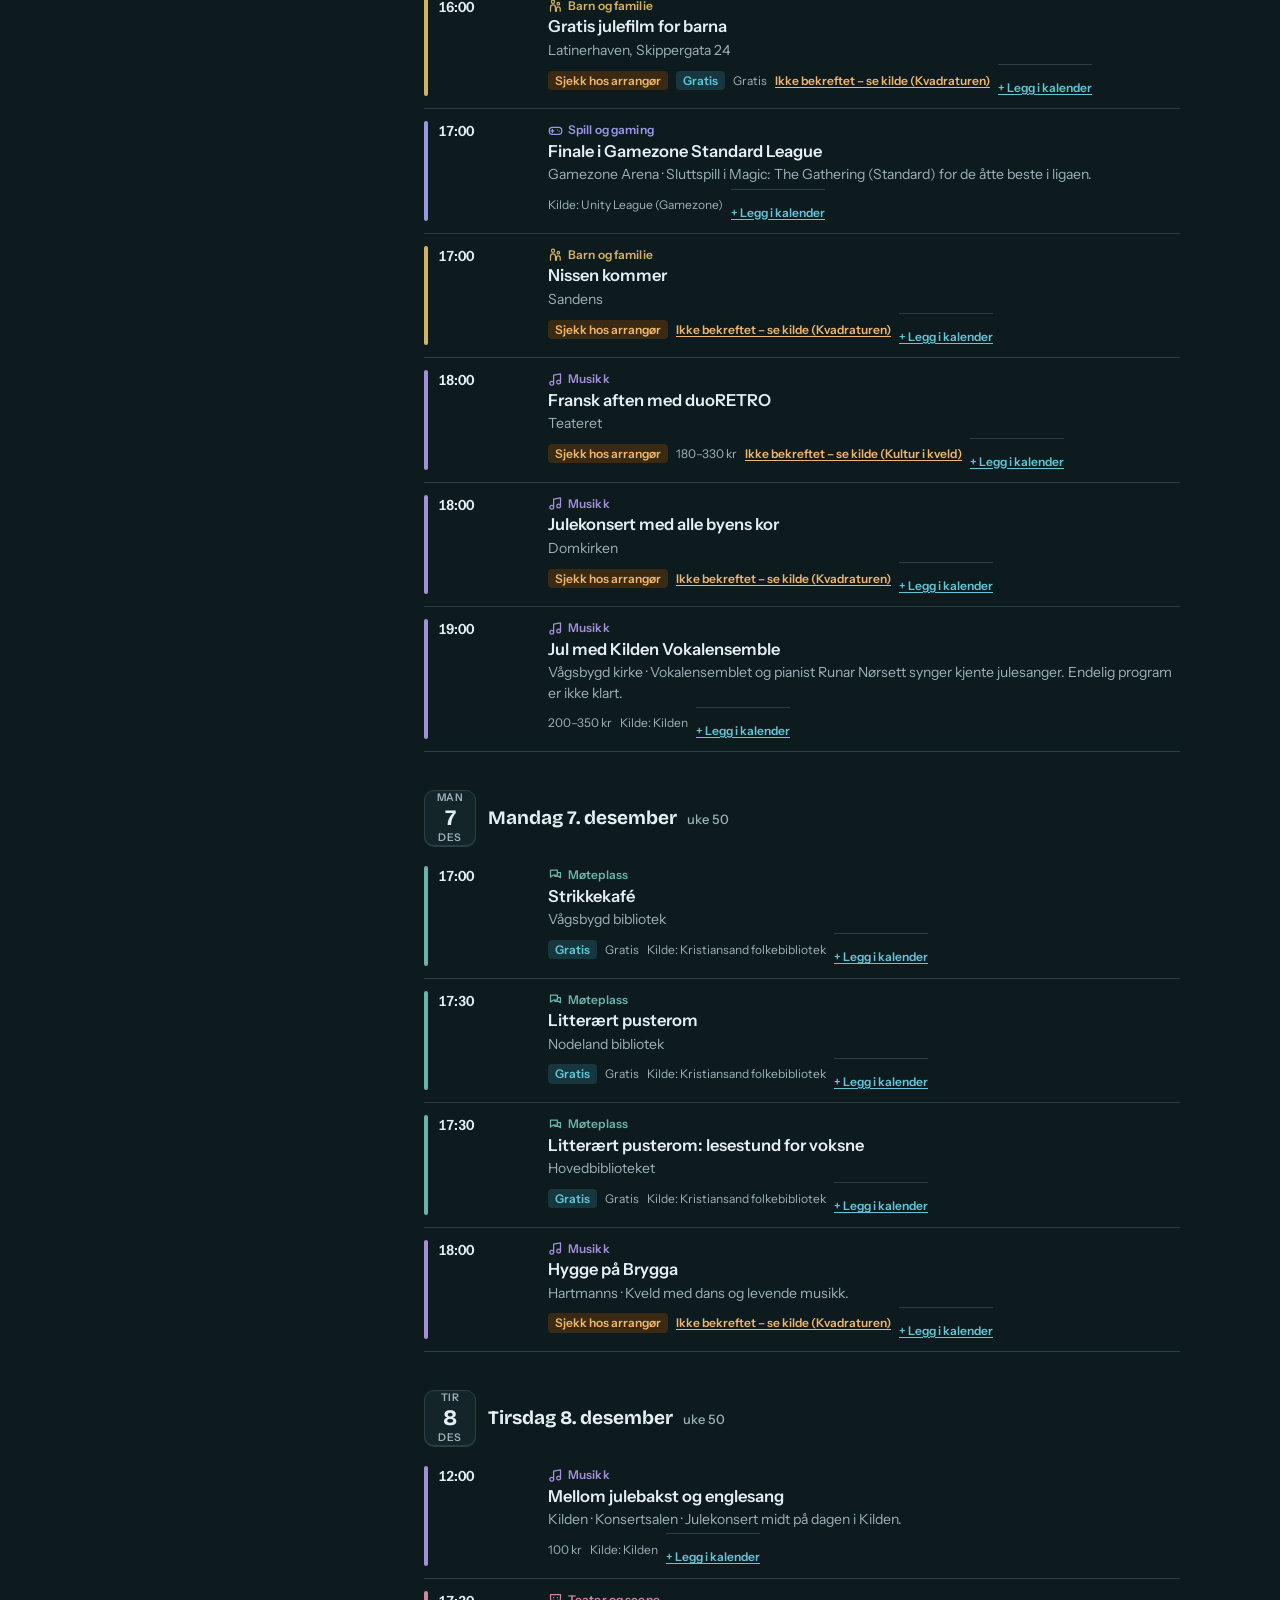
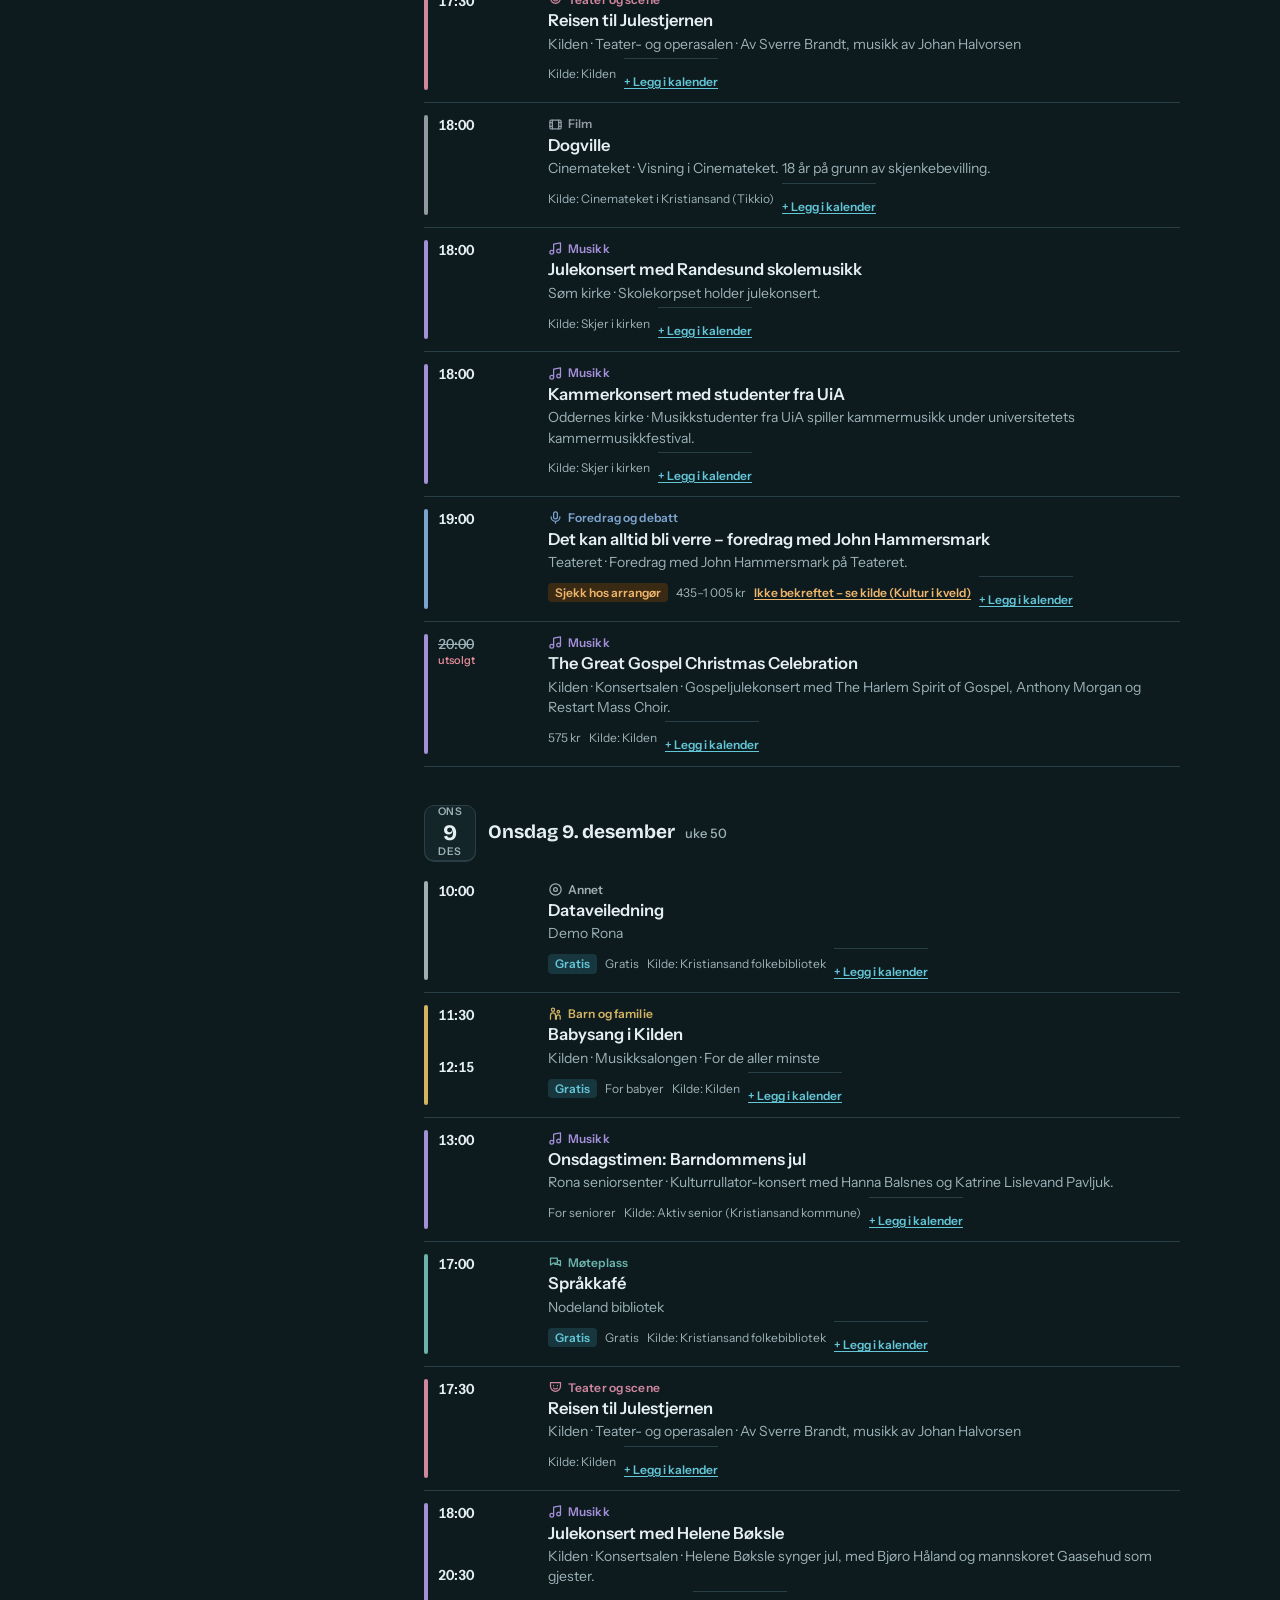
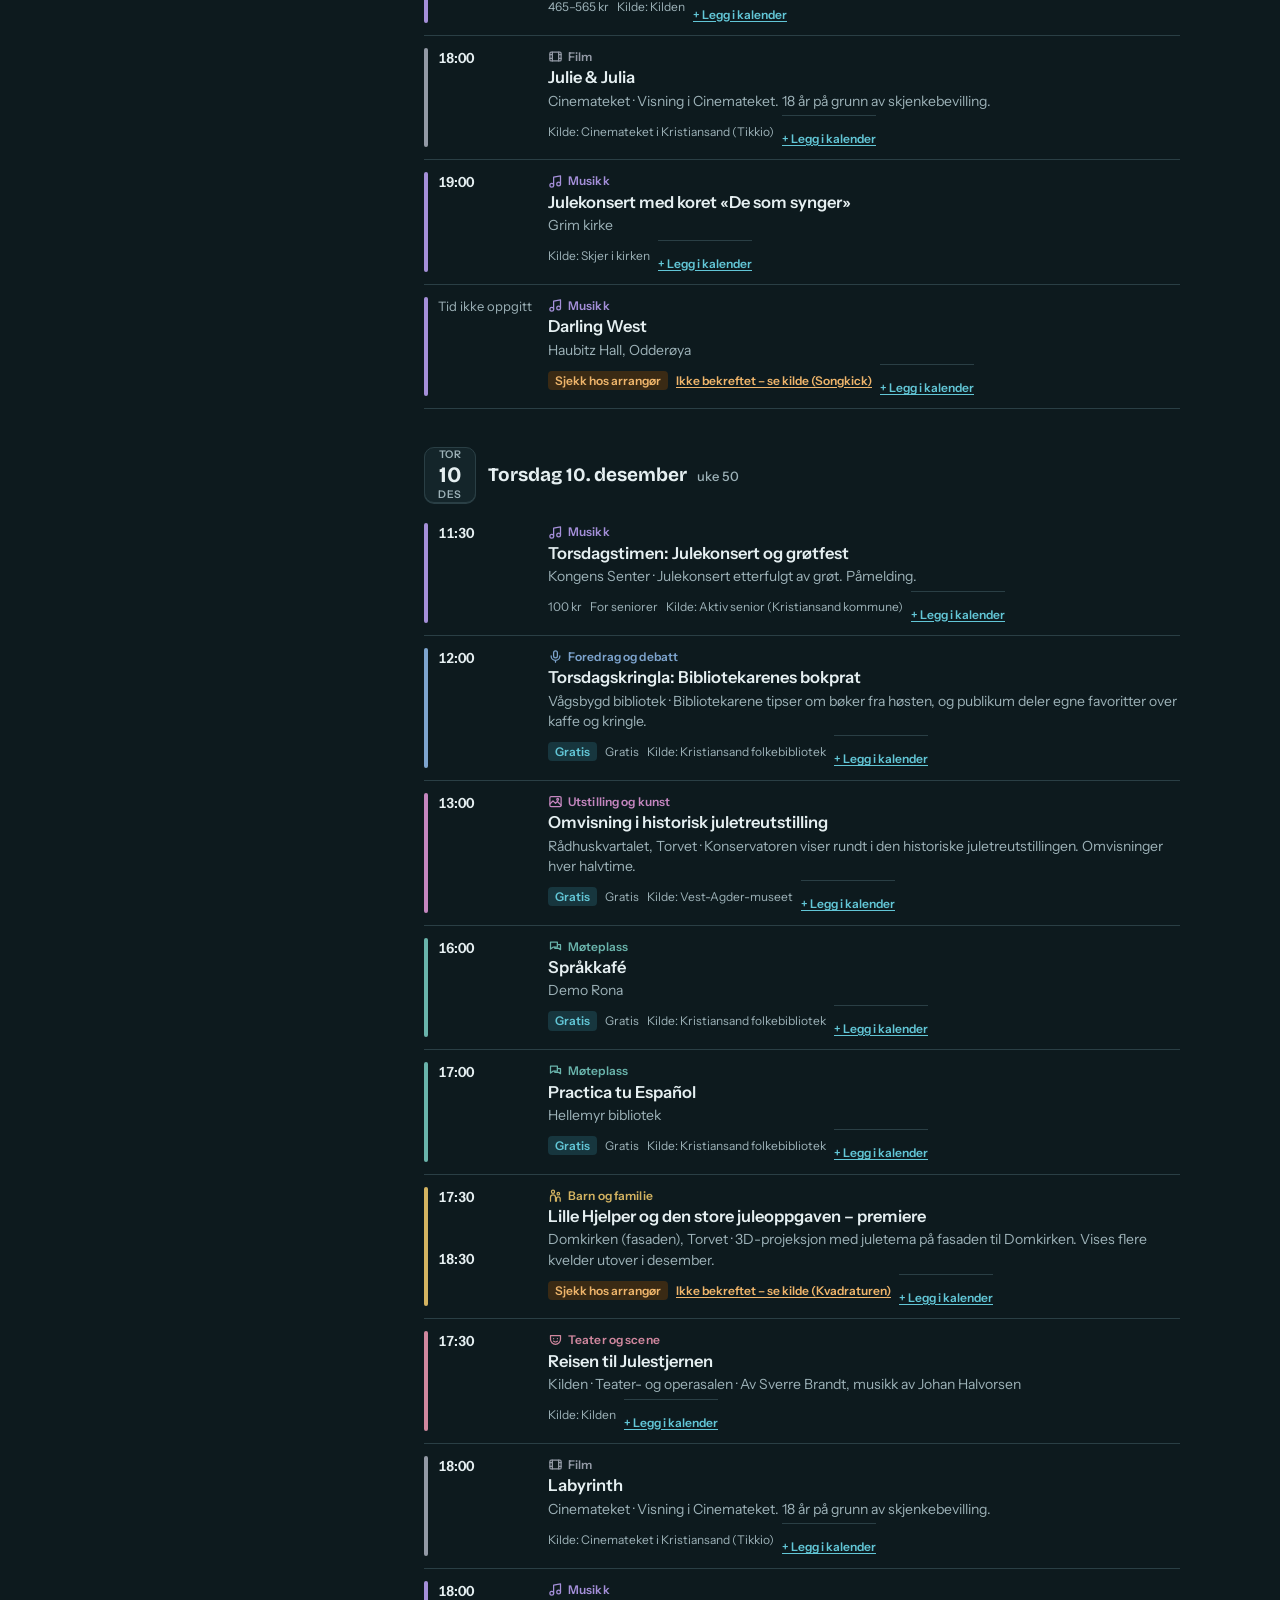
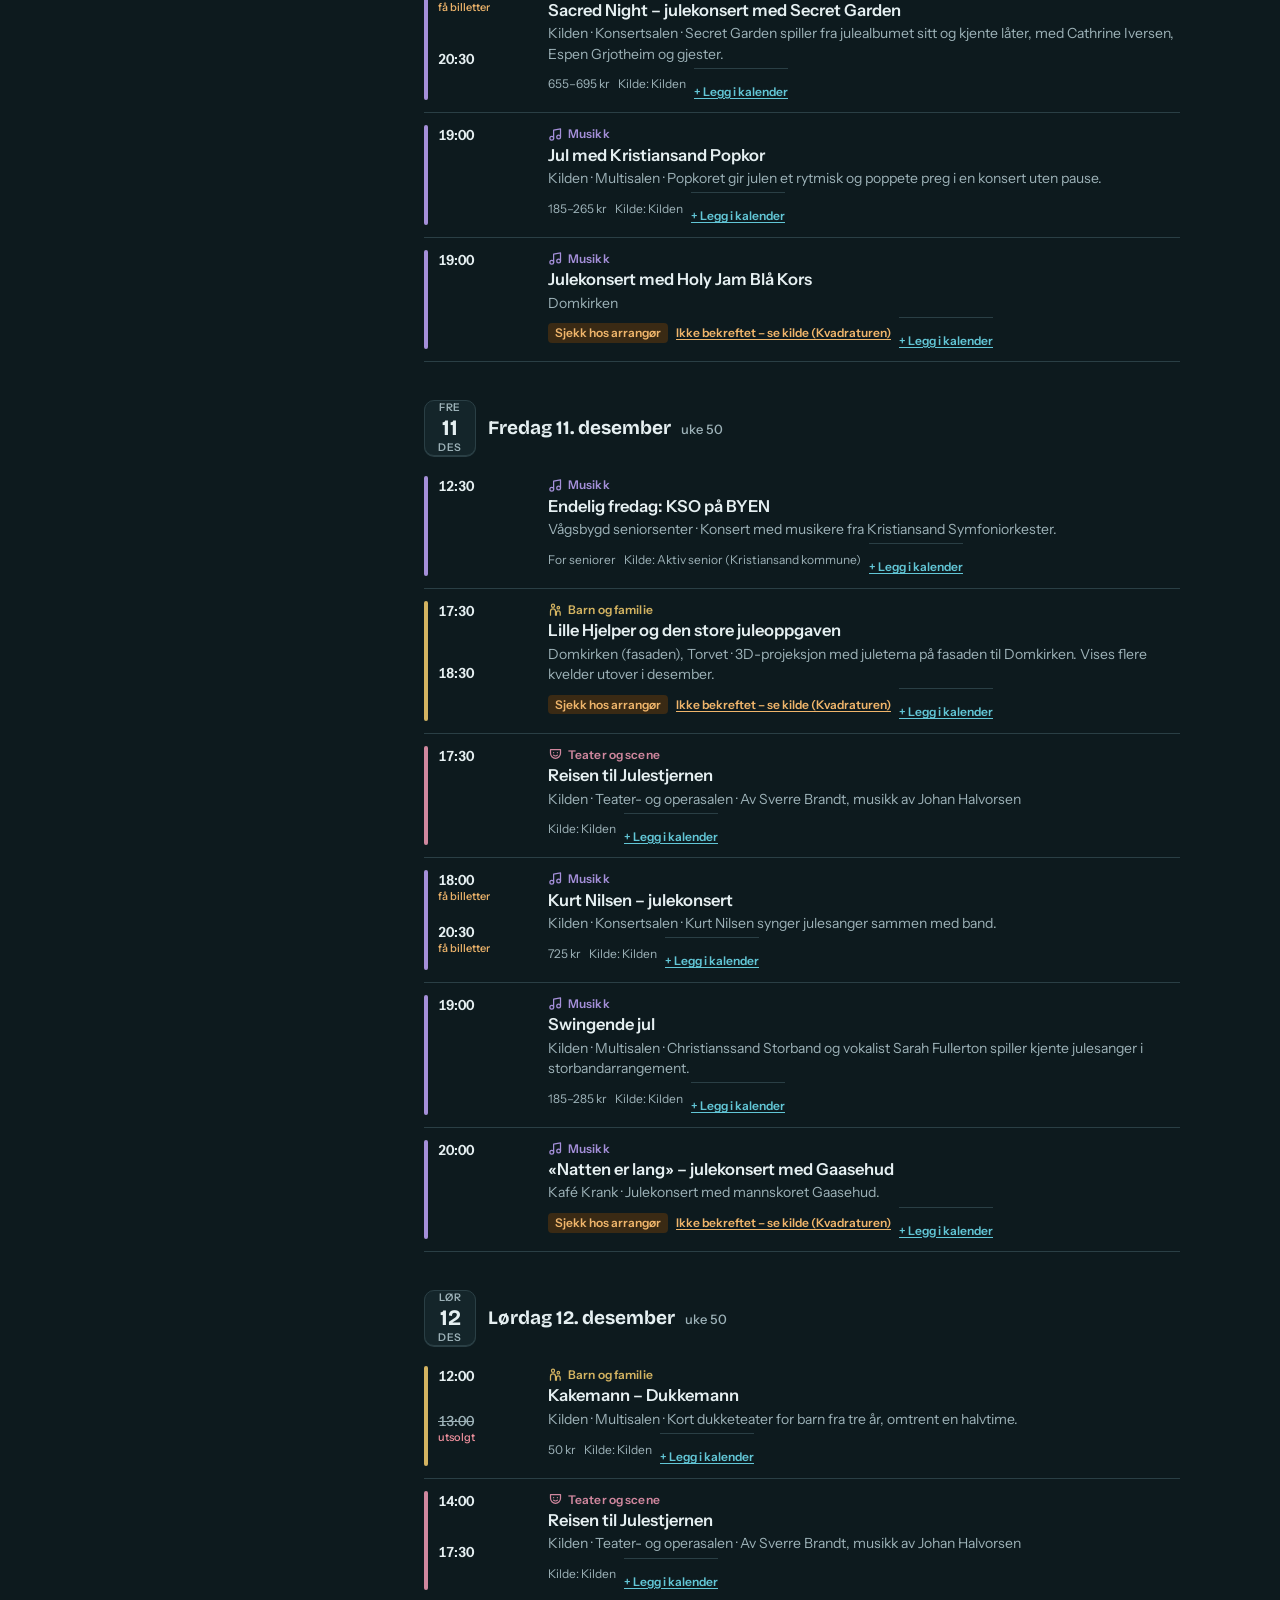
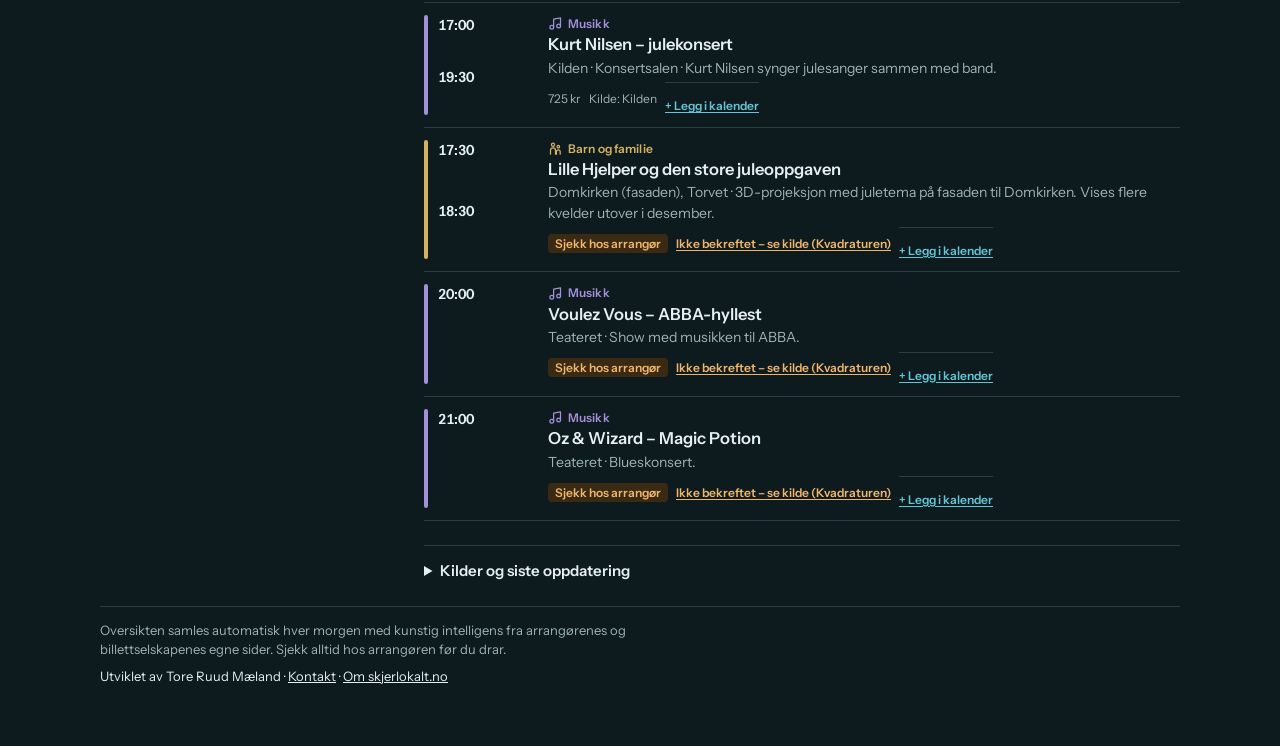
==== commit 9892d802: "Mørk side for alle, og ny visning med kategorifarger, datolapp og «Ikke gå glipp av» tatt i bruk Co-" ====
--- a/kristiansand/index.html
+++ b/kristiansand/index.html
@@ -2,6 +2,7 @@
 <html lang="nb">
 <head>
 <meta charset="utf-8">
+<meta name="theme-color" content="#0d1a1e">
 <meta name="viewport" content="width=device-width,initial-scale=1,viewport-fit=cover">
 <meta name="robots" content="noindex,nofollow">
 <title>Skjer i Kristiansand – skjerlokalt.no</title>
@@ -12,13 +13,14 @@
 <link rel="stylesheet" href="../assets/style.css">
 <link rel="icon" href="../assets/favicon.svg" type="image/svg+xml">
 </head>
-<body data-by="kristiansand">
+<body data-by="kristiansand" data-visning="ny">
 <div class="wrap">
   <header>
     <nav class="topnav"><a class="brand" href="../" aria-label="skjerlokalt.no – til forsiden">skjer<b>lokalt</b>.no</a><span class="links"><a class="about" href="randesund/">Randesund</a><a class="about" href="ungdom/">Møteplasser for barn og unge</a><a class="about" href="../om/">Om oss</a></span></nav>
     <h1>Skjer i Kristiansand</h1>
     <p class="stamp" id="stamp">Henter programmet …</p>
   </header>
+  <section id="picks" hidden></section>
   <div class="cols">
     <aside aria-label="Filtre">
       <section>
--- a/assets/style.css
+++ b/assets/style.css
@@ -7,18 +7,14 @@
 @font-face{font-family:"Instrument Sans";font-style:normal;font-display:swap;font-weight:500;src:url(fonts/instrument-sans-500.woff2) format("woff2")}
 @font-face{font-family:"Instrument Sans";font-style:normal;font-display:swap;font-weight:600;src:url(fonts/instrument-sans-600.woff2) format("woff2")}
 
+/* Siden er alltid mørk (valgt november 2026). */
 :root{
-  --bg:#f3f7f8;--panel:#ffffff;--ink:#10292f;--muted:#566b71;--line:#d3dee1;
-  --sea:#0a6677;--sea-soft:#dcedf0;--on-sea:#ffffff;--brand-grey:#5f7789;
-  --warn:#955008;--warn-soft:#f8ead6;--sold:#96303f;
+  --bg:#0d1a1e;--panel:#14252a;--ink:#e5eff1;--muted:#9db2b8;--line:#2a3f45;
+  --sea:#62c6d6;--sea-soft:#17363e;--on-sea:#06242b;--brand-grey:#93a8b8;
+  --warn:#efb56b;--warn-soft:#3a2a14;--sold:#f0919e;color-scheme:dark;
   --display:"Bricolage Grotesque","Trebuchet MS",system-ui,sans-serif;
   --body:"Instrument Sans","Segoe UI",system-ui,sans-serif;
-  color-scheme:light;
 }
-@media (prefers-color-scheme:dark){:root{
-  --bg:#0d1a1e;--panel:#14252a;--ink:#e5eff1;--muted:#9db2b8;--line:#2a3f45;
-  --sea:#62c6d6;--sea-soft:#17363e;--on-sea:#06242b;--brand-grey:#93a8b8;
-  --warn:#efb56b;--warn-soft:#3a2a14;--sold:#f0919e;color-scheme:dark}}
 *{box-sizing:border-box}
 [hidden]{display:none!important}
 img{max-width:100%}
@@ -105,7 +101,7 @@
 .tabs button{border:0;background:none;padding:5px 16px;border-radius:999px;font-weight:600;font-size:14px;color:var(--muted)}
 .tabs button[aria-selected="true"]{background:var(--sea);color:var(--on-sea)}
 #map{height:min(70vh,620px);min-height:360px;border-radius:10px;border:1px solid var(--line);background:var(--panel)}
-@media (prefers-color-scheme:dark){#map .leaflet-tile-pane{filter:brightness(.72) contrast(1.05) saturate(.85)}}
+#map .leaflet-tile-pane{filter:brightness(.72) contrast(1.05) saturate(.85)}
 .pin{display:grid;place-items:center}
 .mapbtn{background:var(--panel);color:var(--ink);border:1px solid var(--line);border-radius:6px;padding:6px 10px;font-weight:600;font-size:13px;box-shadow:0 1px 4px rgba(0,0,0,.2)}
 .pin span{display:grid;place-items:center;width:28px;height:28px;border-radius:50%;background:var(--sea);color:var(--on-sea);
@@ -218,3 +214,27 @@
 .okbox{background:var(--sea-soft);border-radius:10px;padding:14px 16px;margin-top:12px}
 .okbox p{margin:0 0 8px}.okbox pre{white-space:pre-wrap;font-size:13px;background:var(--panel);border:1px solid var(--line);border-radius:8px;padding:10px;margin:0}
 .bydeler{display:grid;grid-template-columns:repeat(auto-fill,minmax(220px,1fr));gap:12px}
+/* Ny visning (test): kategorifarger, ikoner, datolapp og «Ikke gå glipp av» */
+[data-cat]{--c:#6b7c82}
+[data-cat=musikk]{--c:#6d4bc1}[data-cat=scene]{--c:#b13e62}[data-cat=humor]{--c:#c96d14}[data-cat=foredrag]{--c:#2d6db0}
+[data-cat=kunst]{--c:#a03c98}[data-cat=film]{--c:#4f5b6e}[data-cat=familie]{--c:#b88400}[data-cat=ungdom]{--c:#d24a12}
+[data-cat=moteplass]{--c:#0d8577}[data-cat=tur]{--c:#2e8540}[data-cat=jul]{--c:#bf3030}[data-cat=marked]{--c:#8a6a2c}
+[data-cat=mat]{--c:#b4532a}[data-cat=sport]{--c:#1b7dbd}[data-cat=spill]{--c:#5a55d4}[data-cat=kirke]{--c:#6a5a90}
+[data-cat]{--c2:color-mix(in srgb,var(--c) 62%,#fff)}
+body[data-visning=ny] .row{position:relative;padding-left:14px}
+body[data-visning=ny] .row::before{content:"";position:absolute;left:0;top:12px;bottom:12px;width:4px;border-radius:4px;background:var(--c2,var(--c))}
+.cic{width:15px;height:15px;fill:none;stroke:currentColor;stroke-width:2;stroke-linecap:round;stroke-linejoin:round;flex:none}
+.ctag{display:inline-flex;align-items:center;gap:5px;font-size:12px;font-weight:600;color:var(--c2,var(--c));letter-spacing:.01em}
+.dayhead.tile{align-items:center;gap:12px;border-bottom:0;padding:14px 0 6px}
+.dayhead.tile .dt{display:grid;place-items:center;width:52px;height:56px;border-radius:10px;background:var(--panel);border:1px solid var(--line);line-height:1;flex:none;box-shadow:0 1px 0 var(--line)}
+.dayhead.tile .dt small{font:600 10.5px/1 var(--body);text-transform:uppercase;letter-spacing:.06em;color:var(--muted);margin:0}
+.dayhead.tile .dt b{font:700 22px/1 var(--display);color:var(--ink)}
+.dayhead.tile>span:last-child{display:flex;gap:10px;align-items:baseline;flex-wrap:wrap}
+#picks{display:grid;gap:8px;min-width:0}
+.picks{display:grid;grid-auto-flow:column;grid-auto-columns:minmax(210px,240px);gap:10px;overflow-x:auto;scroll-snap-type:x mandatory;padding-bottom:6px;scrollbar-width:thin}
+.pick{scroll-snap-align:start;display:flex;flex-direction:column;gap:4px;background:var(--panel);border:1px solid var(--line);border-radius:12px;padding:0 14px 14px;text-decoration:none;color:inherit;overflow:hidden;min-height:150px}
+.pick:hover{border-color:var(--c2,var(--c))}
+.pband{display:flex;align-items:center;gap:6px;margin:0 -14px 6px;padding:8px 14px;background:color-mix(in srgb,var(--c) 14%,var(--panel));color:var(--c2,var(--c));font-size:12px;font-weight:600}
+.pwhy{font-size:11.5px;font-weight:700;text-transform:uppercase;letter-spacing:.05em;color:var(--warn)}
+.pick strong{font:700 16px/1.25 var(--display)}
+.pmeta{font-size:13px;color:var(--muted)}
